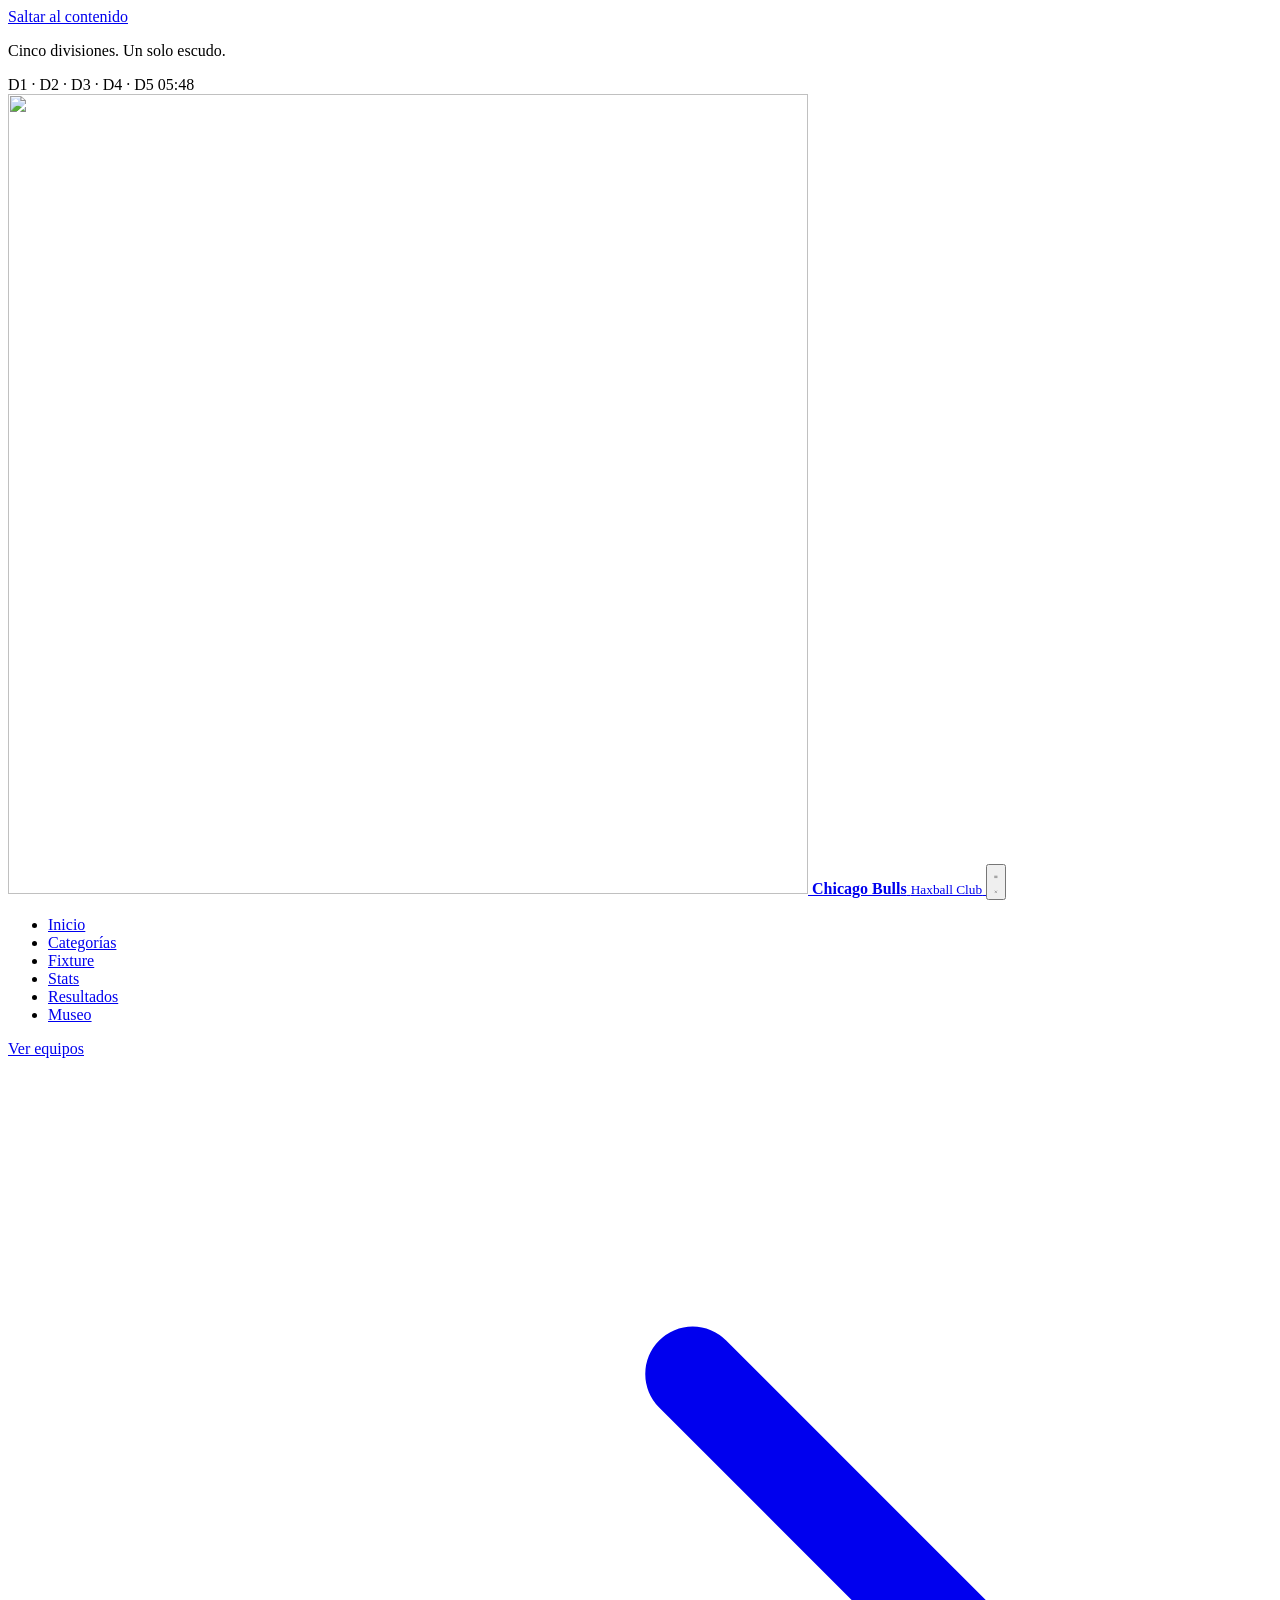
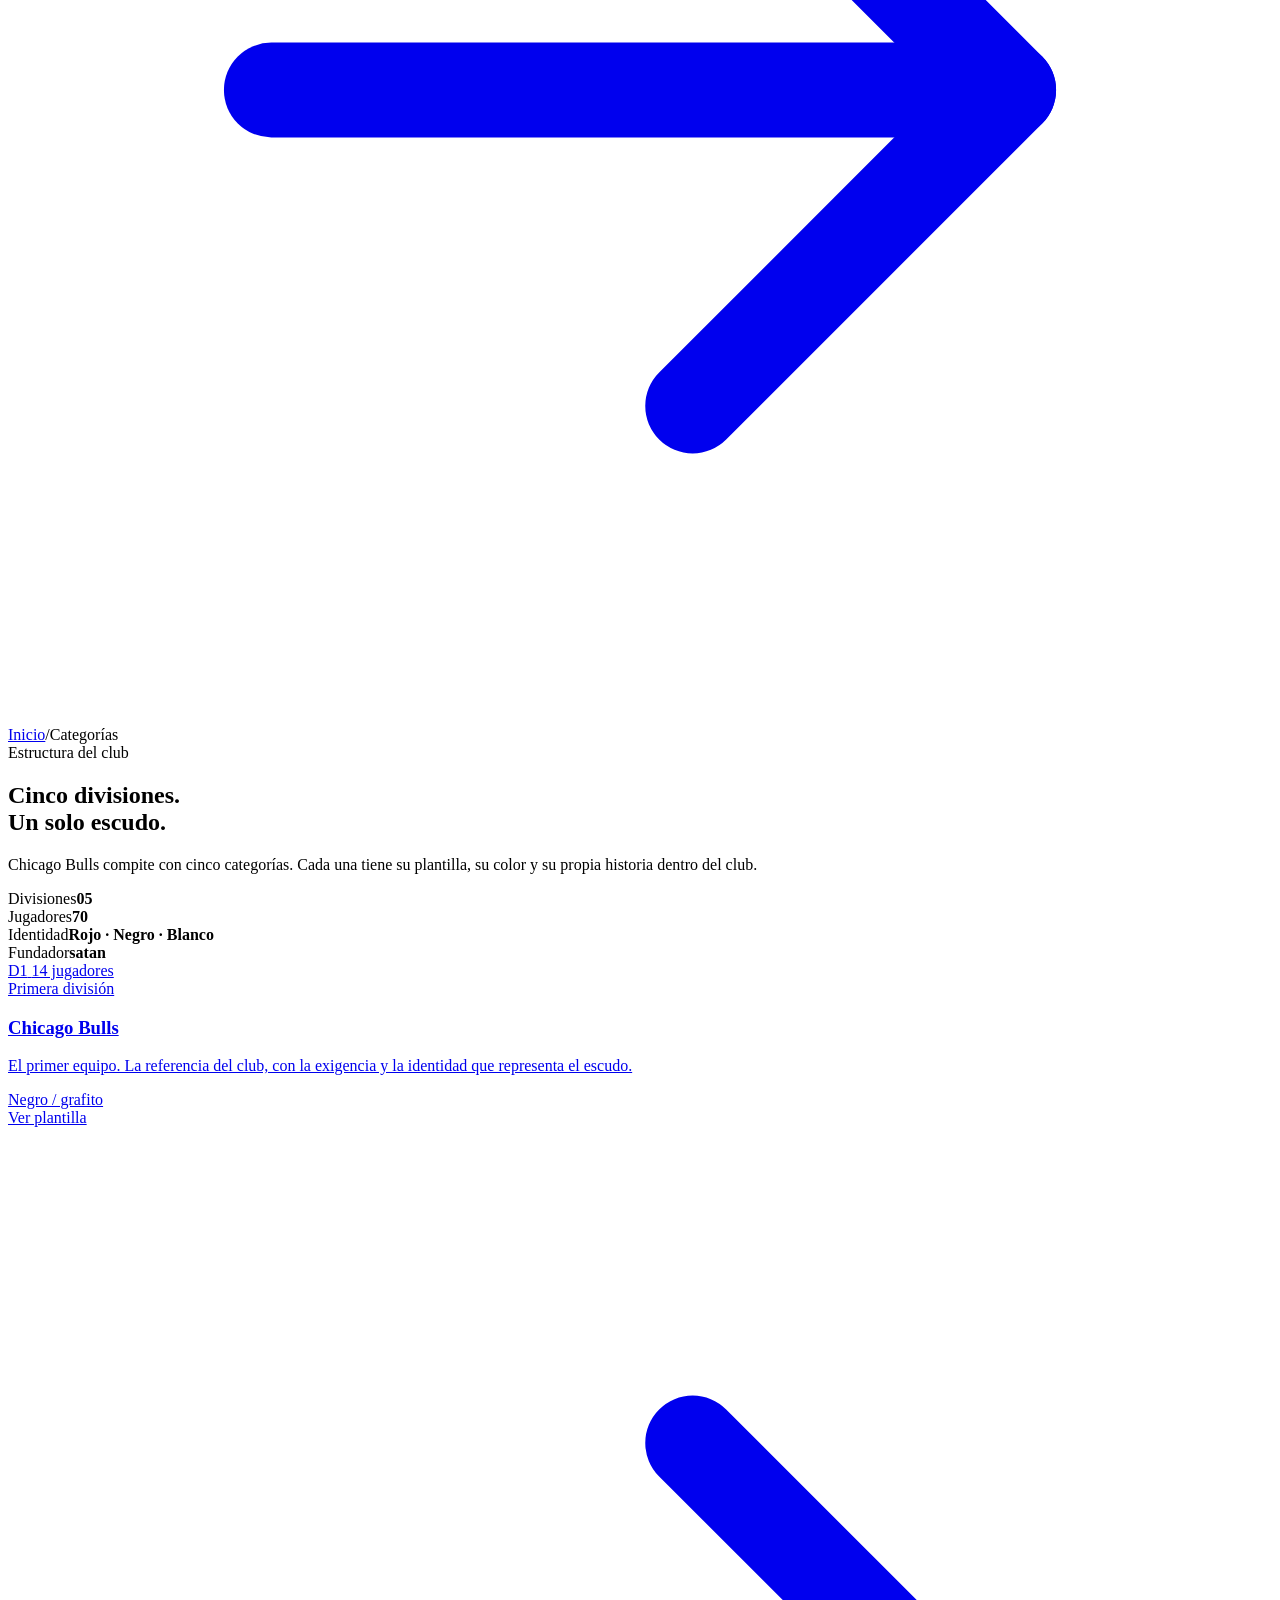
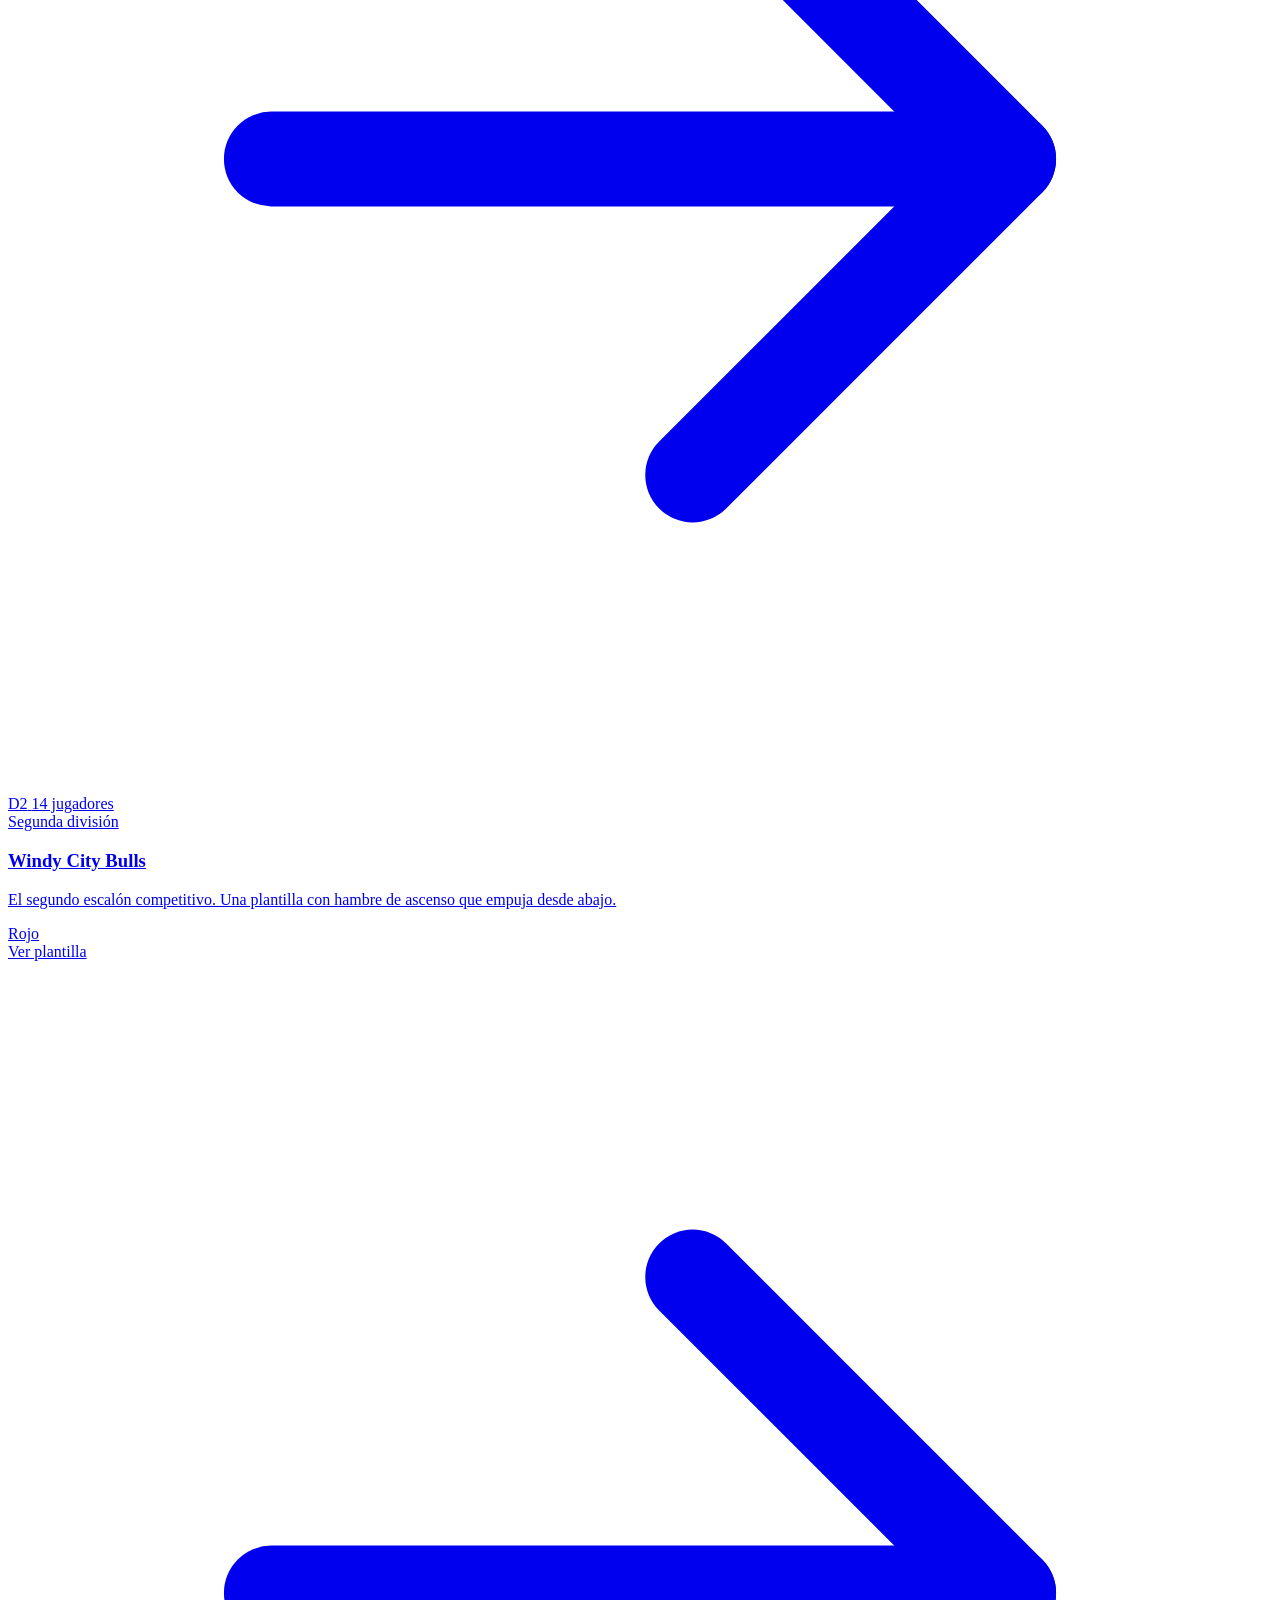
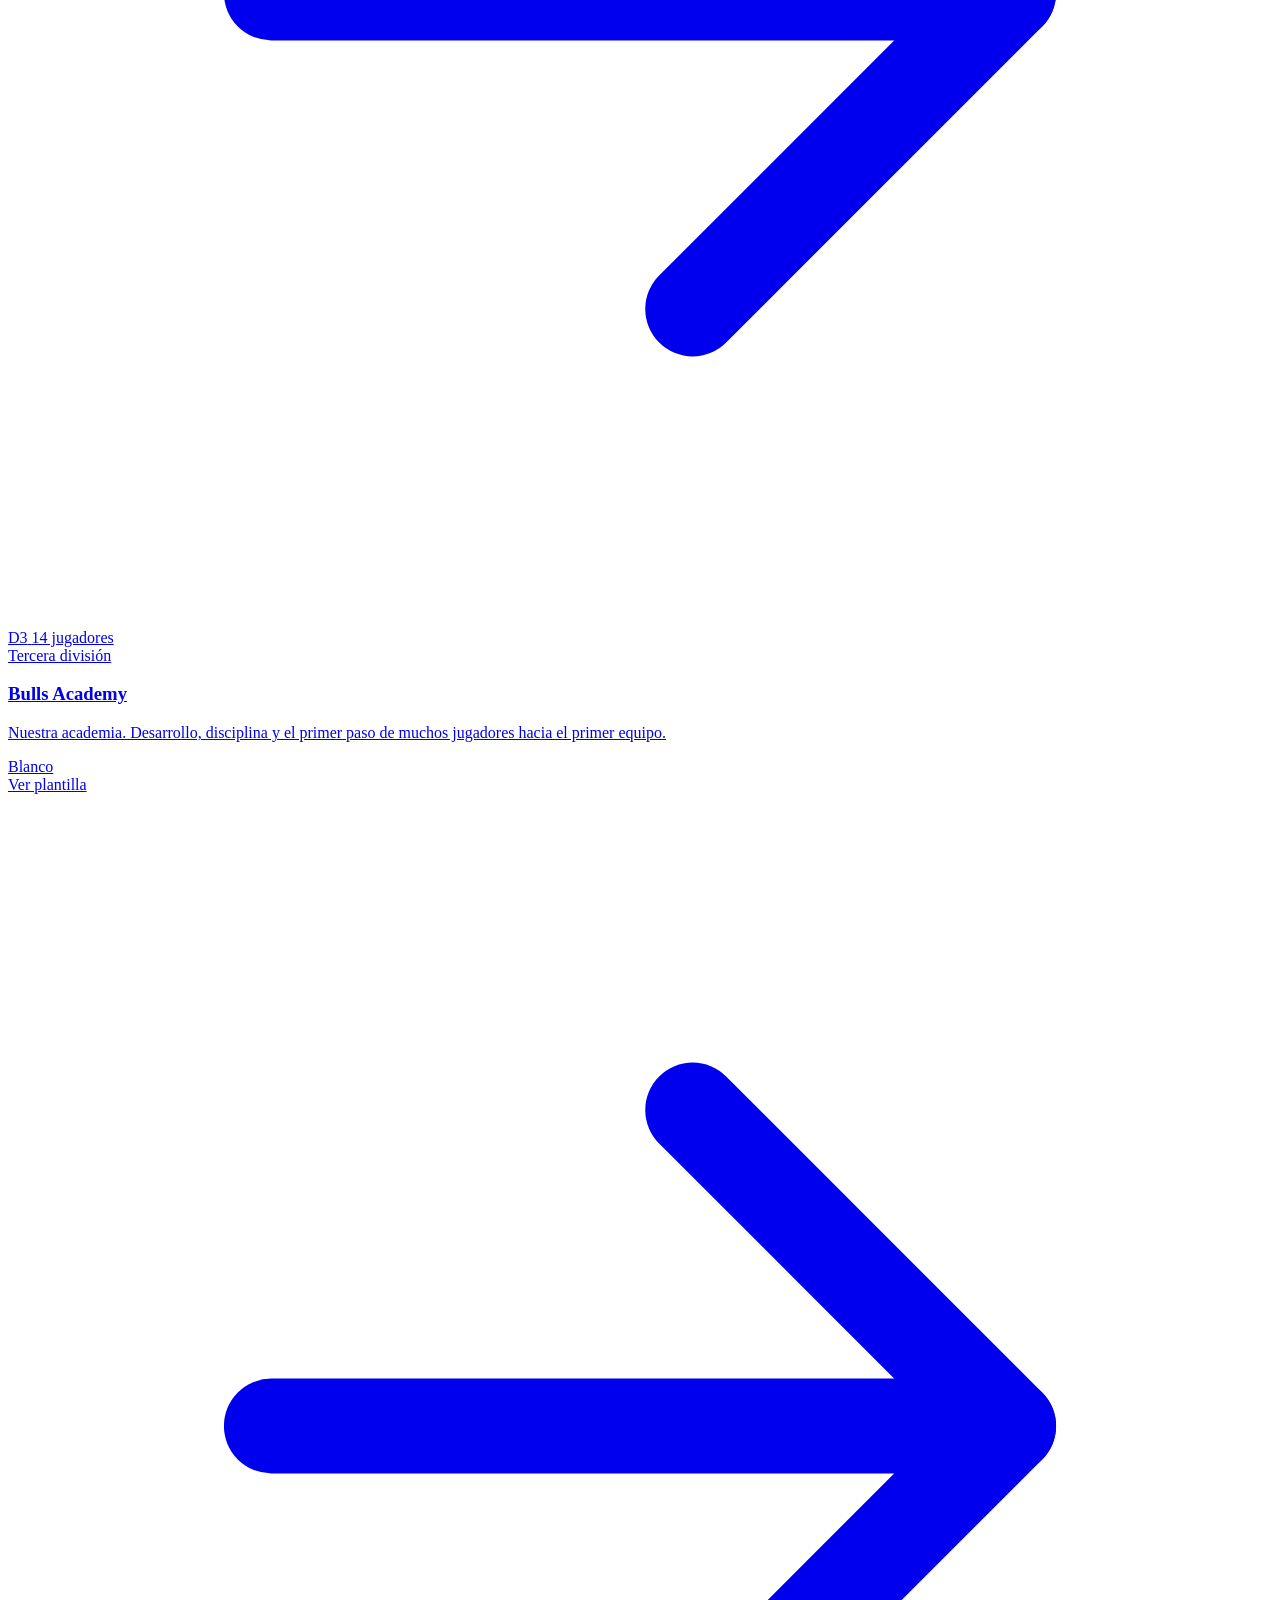
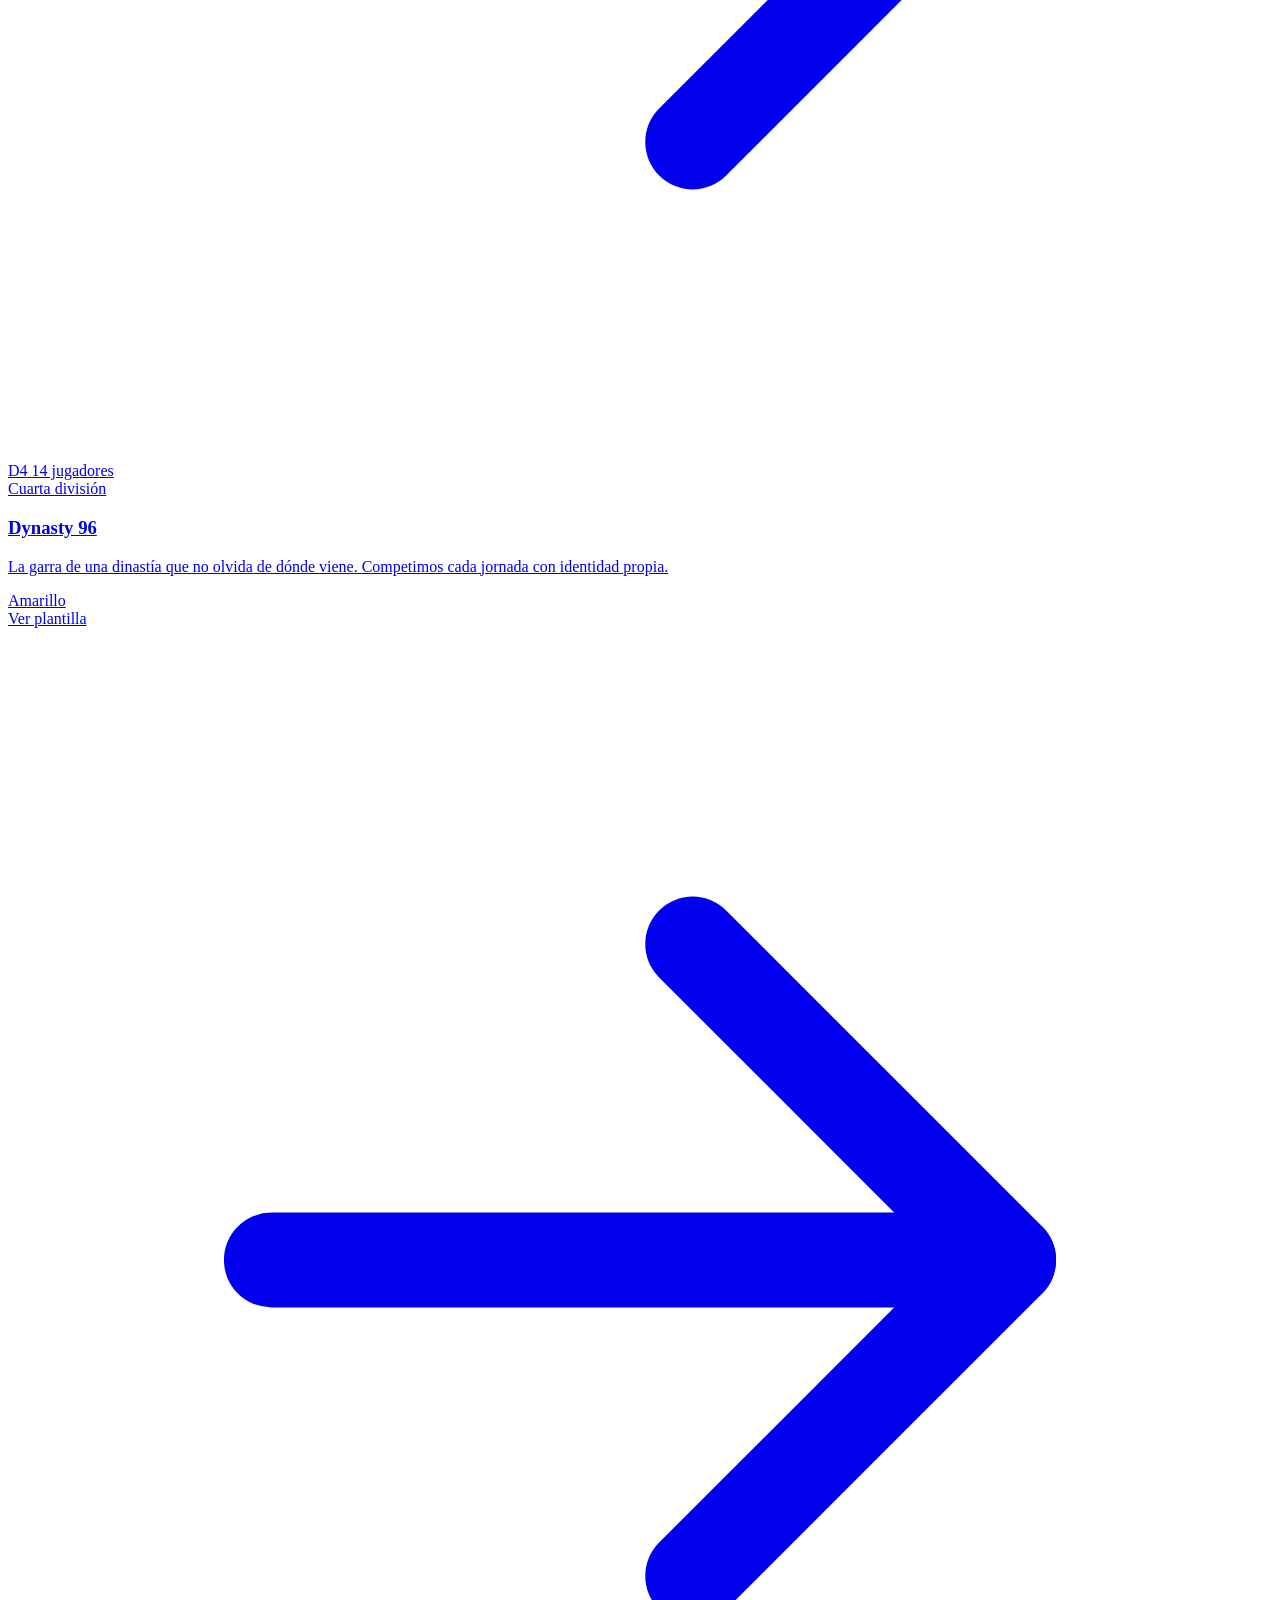
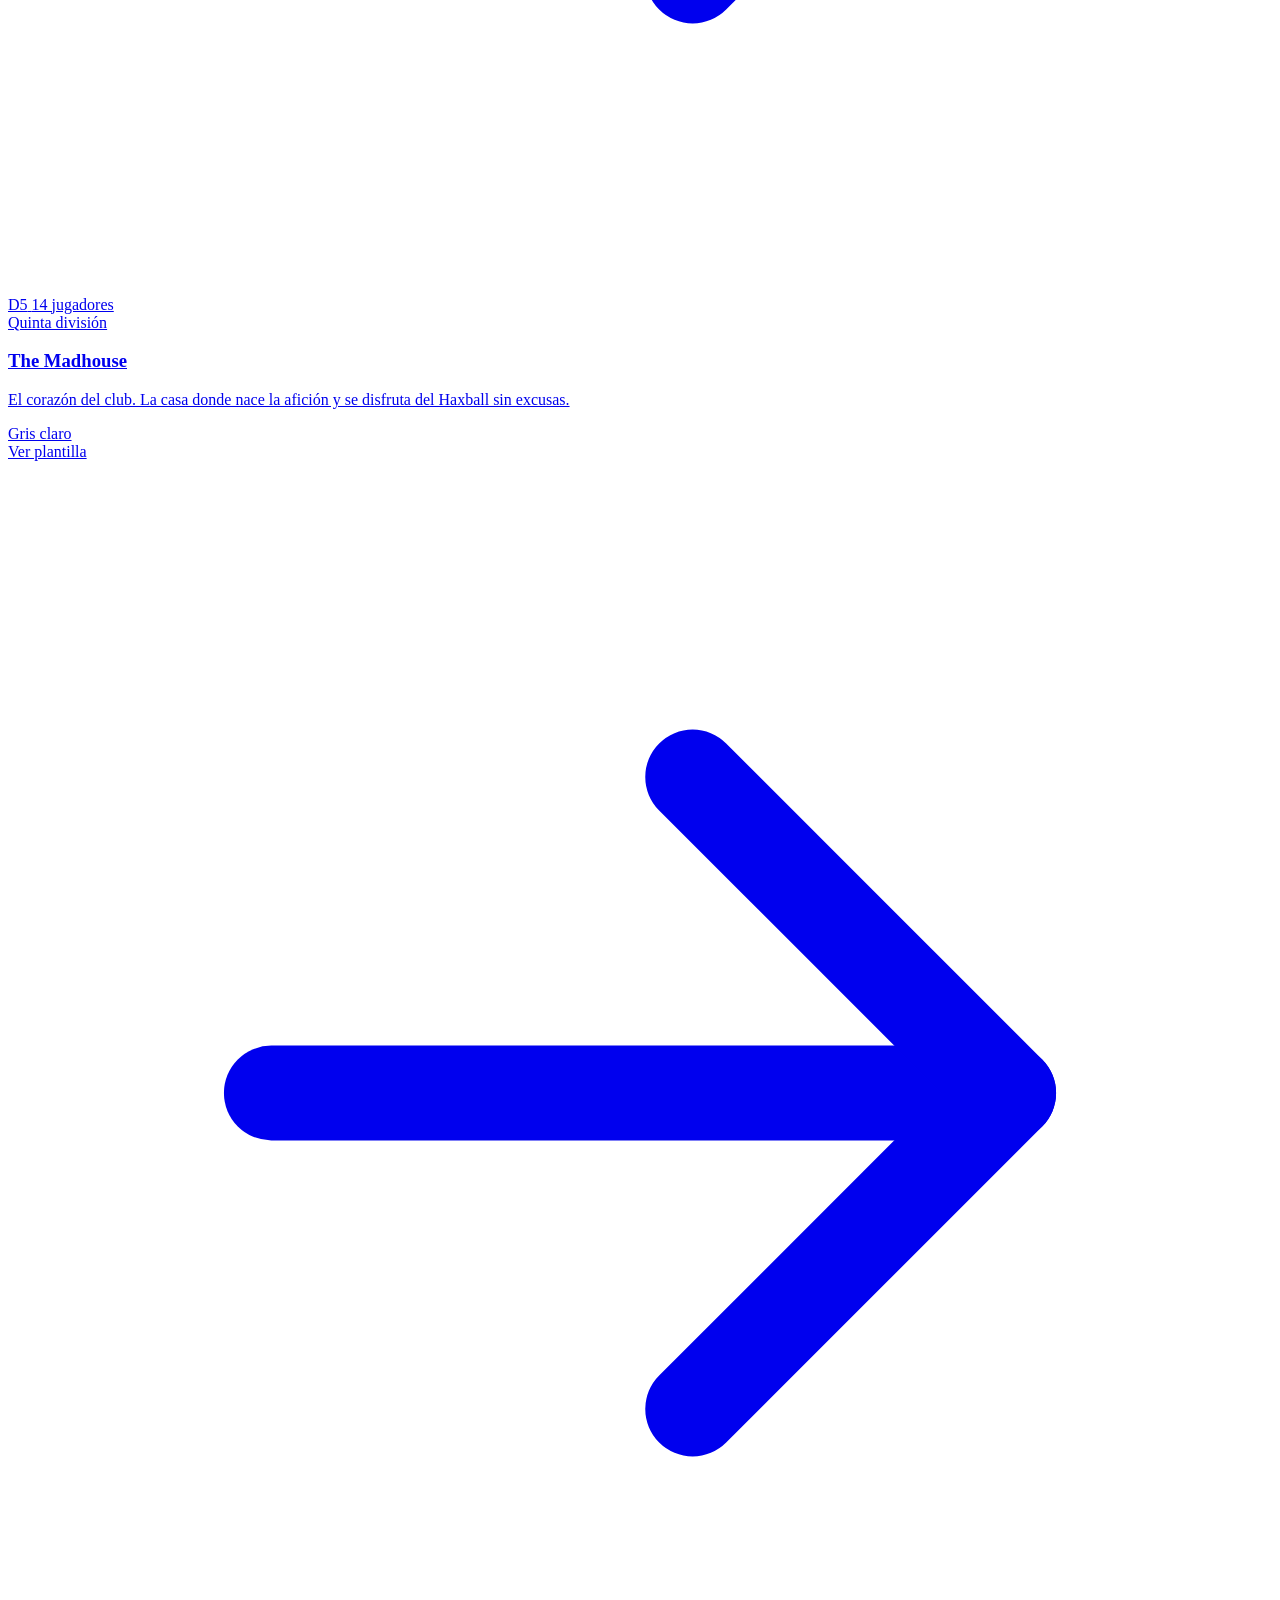
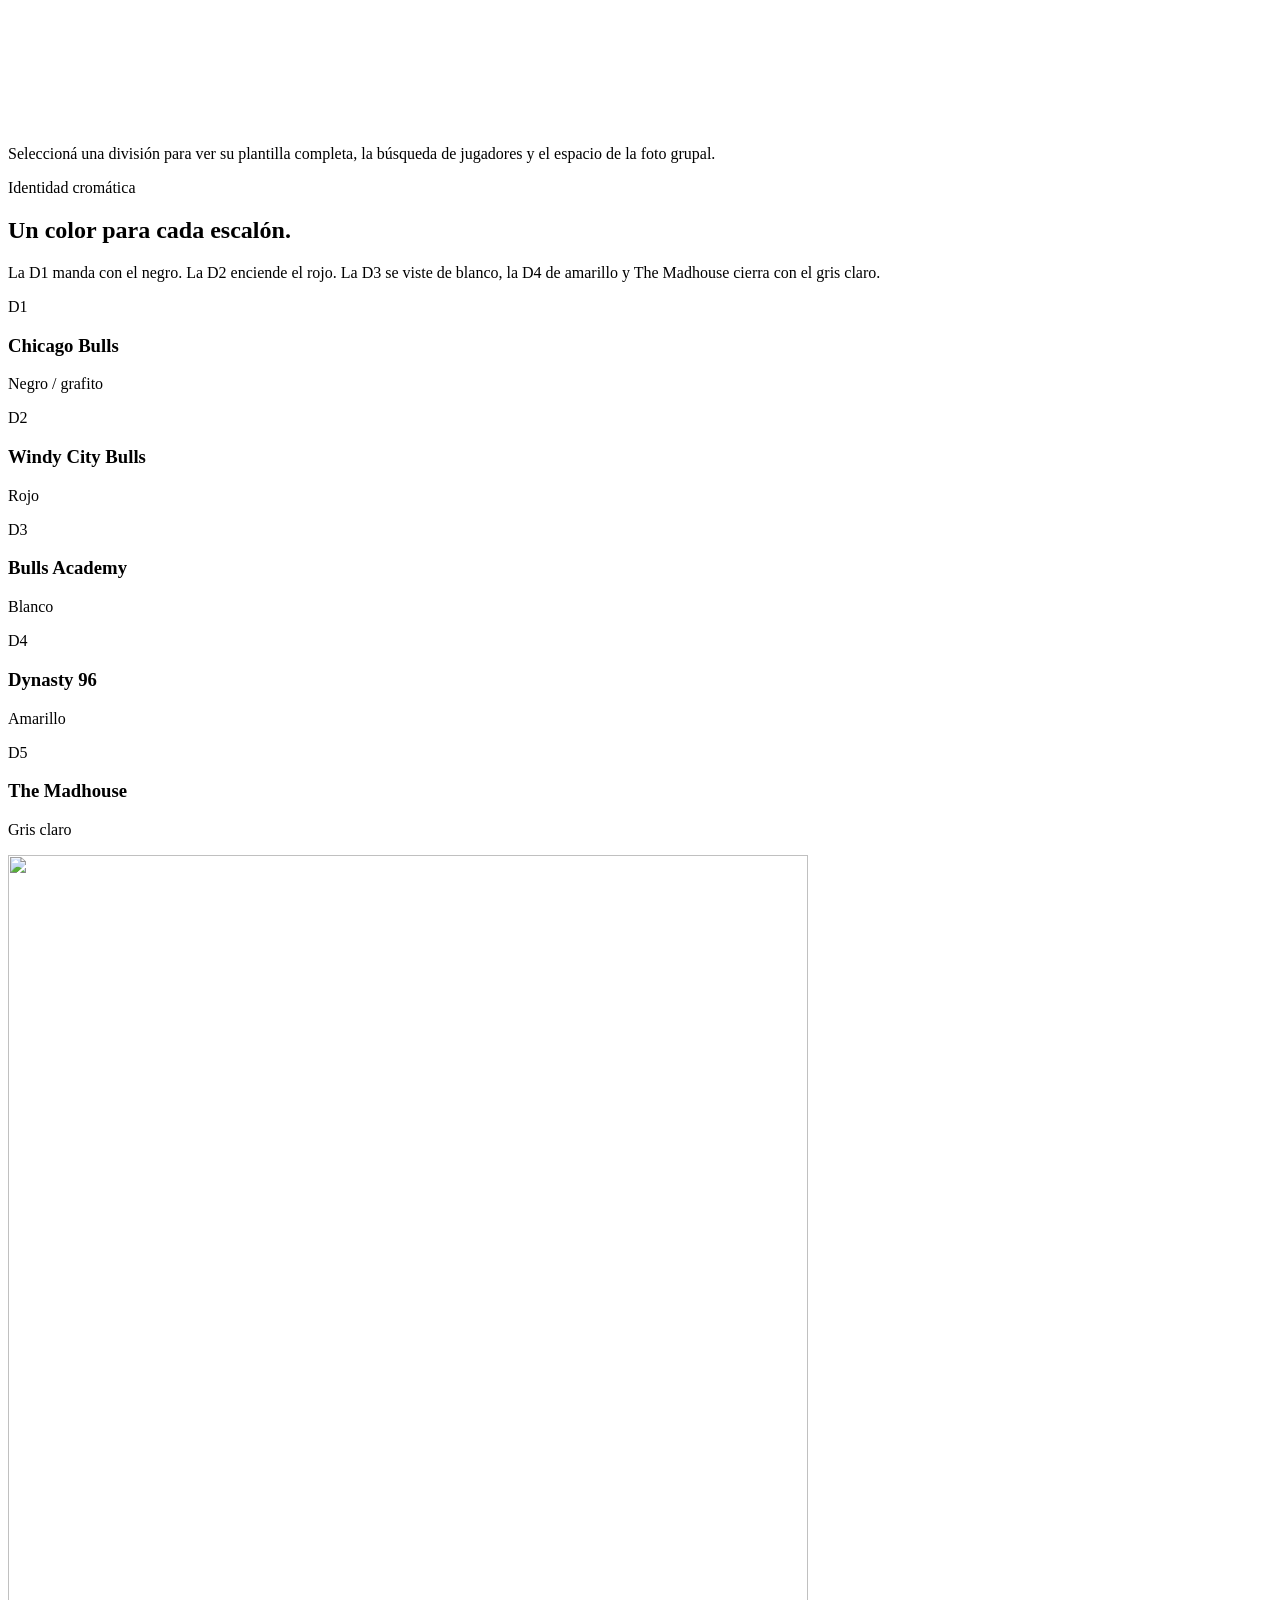
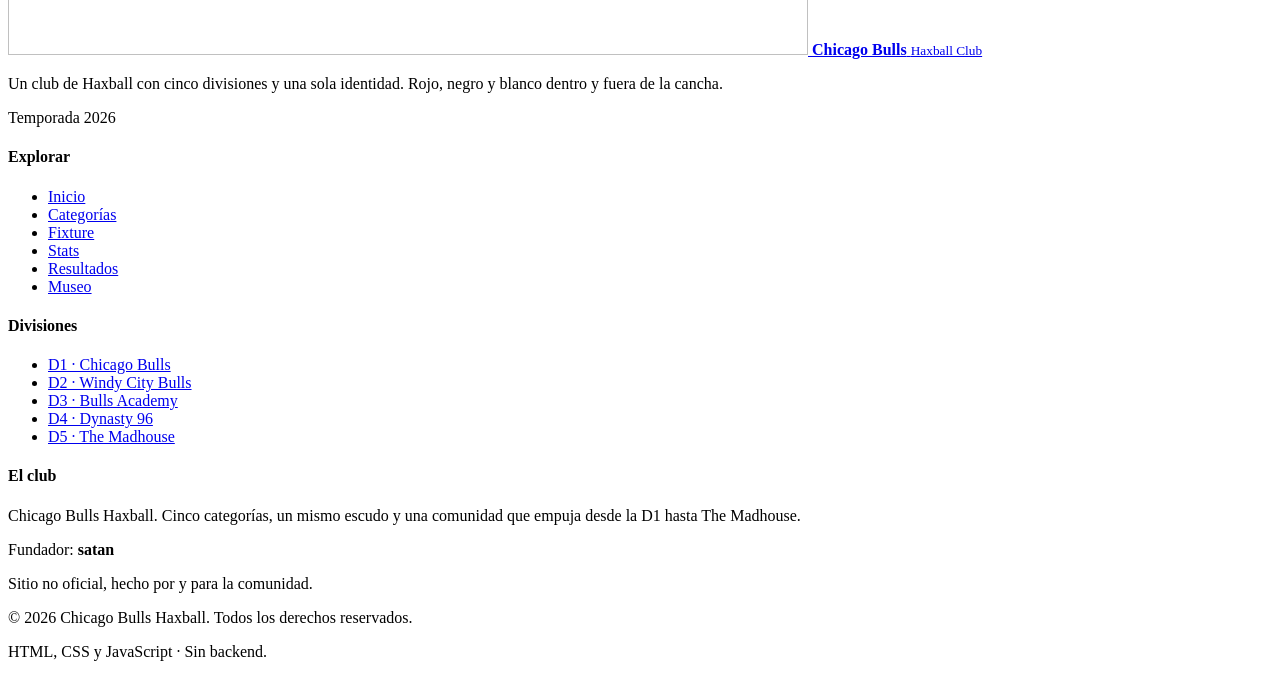
==== categorias.html @ c4fdcfa2 "Add files via upload" ====
<!DOCTYPE html>
<html lang="es">
<head>
  <meta charset="UTF-8">
  <meta name="viewport" content="width=device-width, initial-scale=1">
  <title>Categorías · Chicago Bulls Haxball</title>
  <meta name="description" content="Conocé las cinco divisiones de Chicago Bulls Haxball: D1 Chicago Bulls, D2 Windy City Bulls, D3 Bulls Academy, D4 Dynasty 96 y D5 The Madhouse.">
  <meta name="theme-color" content="#070709">
  <meta property="og:title" content="Categorías · Chicago Bulls Haxball">
  <meta property="og:description" content="Conocé las cinco divisiones de Chicago Bulls Haxball: D1 Chicago Bulls, D2 Windy City Bulls, D3 Bulls Academy, D4 Dynasty 96 y D5 The Madhouse.">
  <meta property="og:type" content="website">
  <meta property="og:image" content="img/logo.png">
  <link rel="icon" type="image/png" sizes="32x32" href="img/favicon-32.png">
  <link rel="icon" type="image/png" sizes="64x64" href="img/favicon-64.png">
  <link rel="apple-touch-icon" href="img/favicon-180.png">
  <link rel="preconnect" href="https://fonts.googleapis.com">
  <link rel="preconnect" href="https://fonts.gstatic.com" crossorigin>
  <link href="https://fonts.googleapis.com/css2?family=Barlow+Condensed:wght@500;600;700;800&family=Inter:wght@400;500;600;700&display=swap" rel="stylesheet">
  <link rel="stylesheet" href="css/base.css">
  <link rel="stylesheet" href="css/pages.css">
  <link rel="stylesheet" href="css/components.css">
  <link rel="stylesheet" href="css/responsive.css">
  <script>
    (function () {
      var root = document.documentElement;
      root.classList.add("js");
      try {
        if (sessionStorage.getItem("cb-loader-seen") === "1") root.classList.add("no-loader");
      } catch (error) {}
    })();
  </script>
  <noscript><style>.loader{display:none!important}.reveal{opacity:1!important;transform:none!important}</style></noscript>
</head>
<body class="page-categories">
<a class="skip-link" href="#main">Saltar al contenido</a>

<div class="loader" id="loader" aria-hidden="true">
  <div class="loader__inner">
    <div class="loader__mark">
      <img class="loader__logo" src="img/logo.png" alt="" width="800" height="800">
      <span class="smoke smoke--1"></span>
      <span class="smoke smoke--2"></span>
      <span class="smoke smoke--3"></span>
      <span class="smoke smoke--4"></span>
      <span class="smoke smoke--5"></span>
      <span class="smoke smoke--6"></span>
    </div>
    <p class="loader__title">Chicago Bulls</p>
    <p class="loader__sub">Haxball Club</p>
    <div class="loader__bar"><span></span></div>
  </div>
</div>

<div class="site">
  <header class="site-header">
    <div class="topbar">
      <div class="container topbar__inner">
        <p class="topbar__motto">Cinco divisiones. Un solo escudo.</p>
        <div class="topbar__meta">
          <span class="topbar__divisions">D1 · D2 · D3 · D4 · D5</span>
          <span class="topbar__clock">
            <span class="live-dot" aria-hidden="true"></span>
            <time data-clock>--:--</time>
          </span>
        </div>
      </div>
    </div>
    <div class="navbar">
      <div class="container navbar__inner">
        <a class="brand" href="index.html" aria-label="Chicago Bulls Haxball, inicio">
          <img class="brand__logo" src="img/logo.png" alt="" width="800" height="800">
          <span class="brand__text">
            <strong>Chicago Bulls</strong>
            <small>Haxball Club</small>
          </span>
        </a>
        <button class="nav-toggle" type="button" aria-expanded="false" aria-controls="primary-nav" aria-label="Abrir menú de navegación">
          <span class="icon-open"><svg viewBox="0 0 24 24" fill="none" stroke="currentColor" stroke-width="1.8" stroke-linecap="round" stroke-linejoin="round" aria-hidden="true"><path d="M4 7h16M4 12h16M4 17h16"/></svg></span>
          <span class="icon-close"><svg viewBox="0 0 24 24" fill="none" stroke="currentColor" stroke-width="1.8" stroke-linecap="round" stroke-linejoin="round" aria-hidden="true"><path d="m6 6 12 12M18 6 6 18"/></svg></span>
        </button>
        <nav class="nav" id="primary-nav" aria-label="Navegación principal">
          <ul class="nav__list">
            <li><a class="nav__link" href="index.html" data-nav="home">Inicio</a></li>
            <li><a class="nav__link" href="categorias.html" data-nav="categorias">Categorías</a></li>
            <li><a class="nav__link" href="fixture.html" data-nav="fixture">Fixture</a></li>
            <li><a class="nav__link" href="stats.html" data-nav="stats">Stats</a></li>
            <li><a class="nav__link" href="resultados.html" data-nav="resultados">Resultados</a></li>
            <li><a class="nav__link" href="museo.html" data-nav="museo">Museo</a></li>
          </ul>
          <a class="btn btn--primary btn--sm nav__cta" href="categorias.html">Ver equipos <svg viewBox="0 0 24 24" fill="none" stroke="currentColor" stroke-width="1.8" stroke-linecap="round" stroke-linejoin="round" aria-hidden="true"><path d="M5 12h14"/><path d="m13 6 6 6-6 6"/></svg></a>
        </nav>
      </div>
    </div>
  </header>

  <main id="main">

  <section class="page-hero">
    <div class="container">
      <nav class="breadcrumbs" aria-label="Miga de pan">
        <a href="index.html">Inicio</a><span aria-hidden="true">/</span><span aria-current="page">Categorías</span>
      </nav>
      <span class="eyebrow">Estructura del club</span>
      <h1>Cinco divisiones.<br><span class="text-red">Un solo escudo.</span></h1>
      <p>Chicago Bulls compite con cinco categorías. Cada una tiene su plantilla, su color y su propia historia dentro del club.</p>
      <div class="page-hero__meta">
        <div><span>Divisiones</span><strong>05</strong></div>
        <div><span>Jugadores</span><strong data-total-players>58</strong></div>
        <div><span>Identidad</span><strong>Rojo · Negro · Blanco</strong></div>
        <div><span>Fundador</span><strong data-founder>satan</strong></div>
      </div>
    </div>
  </section>

  <section class="section">
    <div class="container">
      <div class="division-grid" data-divisions></div>
      <p class="page-note">Seleccioná una división para ver su plantilla completa, la búsqueda de jugadores y el espacio de la foto grupal.</p>
    </div>
  </section>

  <section class="section section--tight">
    <div class="container">
      <div class="section-head reveal">
        <div>
          <span class="eyebrow">Identidad cromática</span>
          <h2>Un color para cada escalón.</h2>
        </div>
        <div>
          <p>La D1 manda con el negro. La D2 enciende el rojo. La D3 se viste de blanco, la D4 de amarillo y The Madhouse cierra con el gris claro.</p>
        </div>
      </div>
      <div class="color-grid" data-color-grid></div>
    </div>
  </section>

  </main>

  <footer class="site-footer">
    <div class="container">
      <div class="footer__top">
        <div class="footer__brand">
          <a class="brand" href="index.html" aria-label="Chicago Bulls Haxball, inicio">
            <img class="brand__logo" src="img/logo.png" alt="" width="800" height="800">
            <span class="brand__text">
              <strong>Chicago Bulls</strong>
              <small>Haxball Club</small>
            </span>
          </a>
          <p>Un club de Haxball con cinco divisiones y una sola identidad. Rojo, negro y blanco dentro y fuera de la cancha.</p>
          <span class="badge">Temporada 2026</span>
        </div>
        <div class="footer__col">
          <h4>Explorar</h4>
          <ul>
            <li><a href="index.html">Inicio</a></li>
            <li><a href="categorias.html">Categorías</a></li>
            <li><a href="fixture.html">Fixture</a></li>
            <li><a href="stats.html">Stats</a></li>
            <li><a href="resultados.html">Resultados</a></li>
            <li><a href="museo.html">Museo</a></li>
          </ul>
        </div>
        <div class="footer__col">
          <h4>Divisiones</h4>
          <ul>
            <li><a href="d1.html">D1 · Chicago Bulls</a></li>
            <li><a href="d2.html">D2 · Windy City Bulls</a></li>
            <li><a href="d3.html">D3 · Bulls Academy</a></li>
            <li><a href="d4.html">D4 · Dynasty 96</a></li>
            <li><a href="d5.html">D5 · The Madhouse</a></li>
          </ul>
        </div>
        <div class="footer__col">
          <h4>El club</h4>
          <p>Chicago Bulls Haxball. Cinco categorías, un mismo escudo y una comunidad que empuja desde la D1 hasta The Madhouse.</p>
          <p>Fundador: <strong data-founder>satan</strong></p>
          <p>Sitio no oficial, hecho por y para la comunidad.</p>
        </div>
      </div>
      <div class="footer__bottom">
        <p>© <span data-year>2026</span> Chicago Bulls Haxball. Todos los derechos reservados.</p>
        <p>HTML, CSS y JavaScript · Sin backend.</p>
      </div>
    </div>
  </footer>
</div>

  <script src="js/data.js" defer></script>
  <script src="js/app.js" defer></script>
</body>
</html>
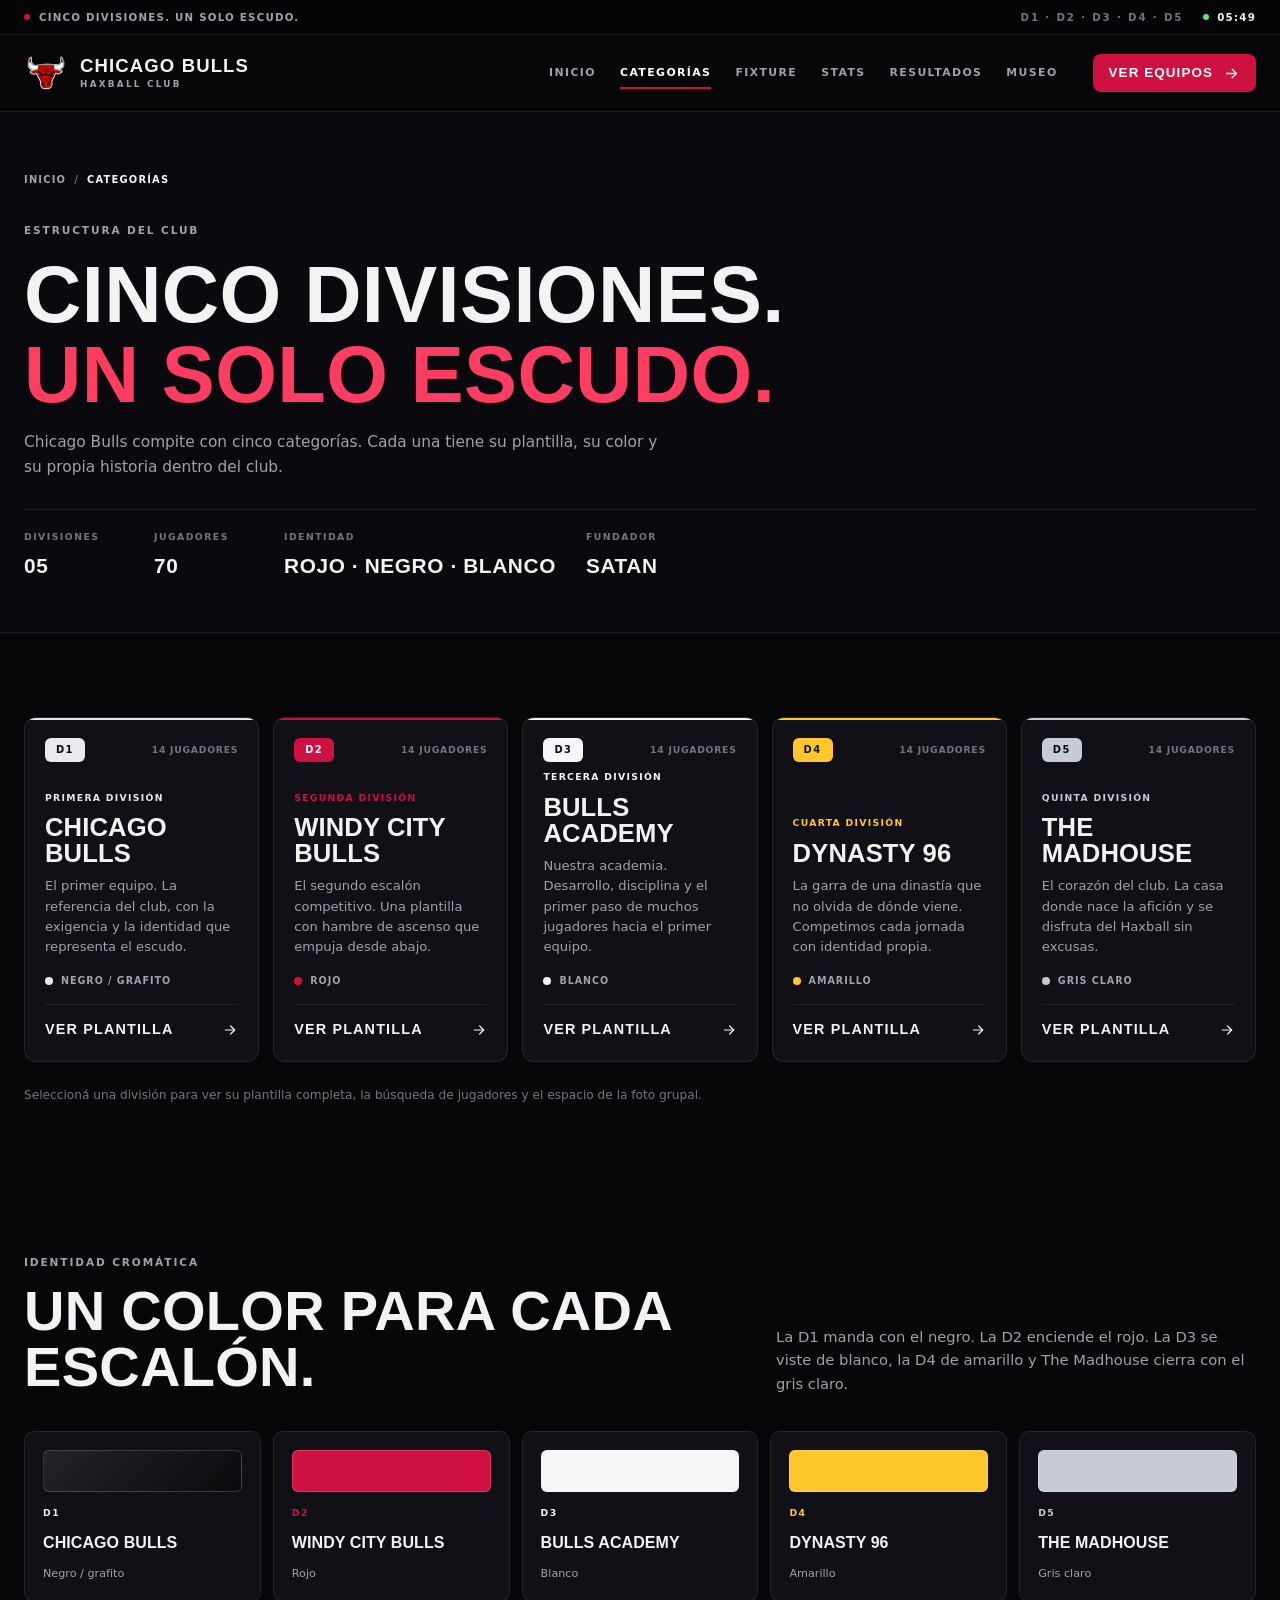
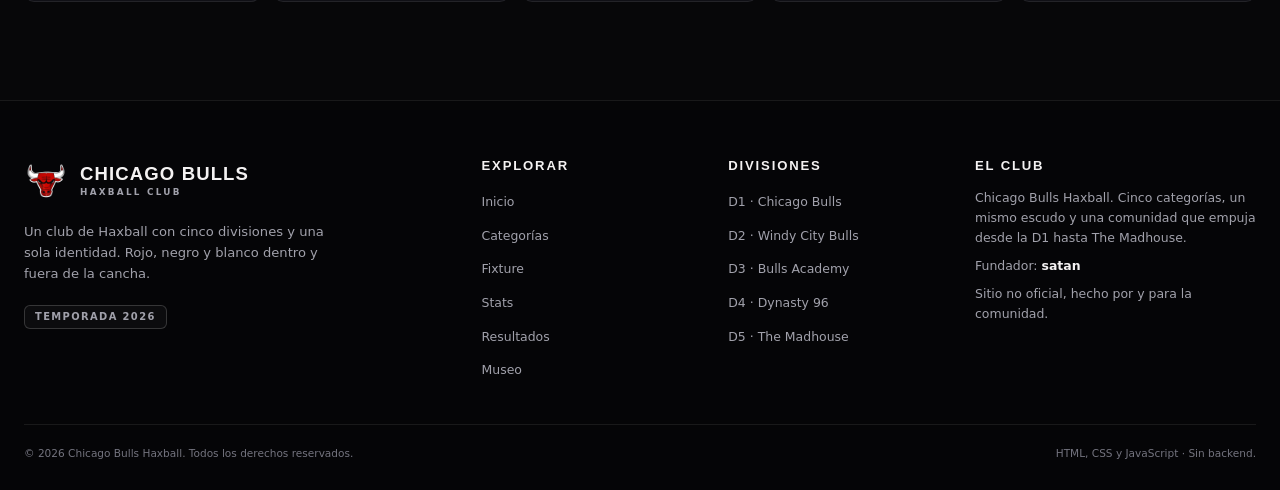
==== commit 49fc0ab5: "Add files via upload" ====
--- a/categorias.html
+++ b/categorias.html
@@ -105,7 +105,7 @@
       <p>Chicago Bulls compite con cinco categorías. Cada una tiene su plantilla, su color y su propia historia dentro del club.</p>
       <div class="page-hero__meta">
         <div><span>Divisiones</span><strong>05</strong></div>
-        <div><span>Jugadores</span><strong data-total-players>58</strong></div>
+        <div><span>Jugadores</span><strong data-total-players>70</strong></div>
         <div><span>Identidad</span><strong>Rojo · Negro · Blanco</strong></div>
         <div><span>Fundador</span><strong data-founder>satan</strong></div>
       </div>
--- a/css/base.css
+++ b/css/base.css
@@ -0,0 +1,552 @@
+/* =========================================================
+   CHICAGO BULLS · HAXBALL CLUB
+   base.css · Tokens, reset, utilidades, loader, header y footer
+   ========================================================= */
+
+/* ---------- 01. Tokens ---------- */
+:root {
+  --bg: #070709;
+  --bg-soft: #0a0a0e;
+  --surface: #101016;
+  --surface-2: #15151c;
+  --surface-3: #1b1b23;
+  --line: rgba(255, 255, 255, 0.08);
+  --line-soft: rgba(255, 255, 255, 0.045);
+  --line-strong: rgba(255, 255, 255, 0.17);
+  --text: #f4f2f2;
+  --muted: #a1a1ab;
+  --muted-2: #74747f;
+  --red: #ce1141;
+  --red-bright: #ff3d63;
+  --red-dark: #7d0a26;
+  --white: #ffffff;
+  --green: #5fe08f;
+  --font-display: "Barlow Condensed", "Arial Narrow", Impact, sans-serif;
+  --font-body: "Inter", system-ui, -apple-system, "Segoe UI", sans-serif;
+  --container: 1240px;
+  --radius: 12px;
+  --ease: cubic-bezier(0.22, 0.61, 0.36, 1);
+}
+
+/* ---------- 02. Reset ---------- */
+*,
+*::before,
+*::after { box-sizing: border-box; }
+
+html {
+  scroll-behavior: smooth;
+  scroll-padding-top: 130px;
+}
+
+body {
+  margin: 0;
+  min-height: 100vh;
+  overflow-x: hidden;
+  background: var(--bg);
+  color: var(--text);
+  font-family: var(--font-body);
+  font-size: 16px;
+  line-height: 1.6;
+  -webkit-font-smoothing: antialiased;
+  text-rendering: optimizeLegibility;
+}
+
+img { display: block; max-width: 100%; }
+a { color: inherit; text-decoration: none; }
+button, input, select, textarea { font: inherit; color: inherit; }
+button { border: 0; background: none; }
+ul, ol { margin: 0; padding: 0; list-style: none; }
+figure, blockquote, p { margin: 0; }
+svg { display: block; }
+
+h1, h2, h3, h4 {
+  margin: 0;
+  font-family: var(--font-display);
+  font-weight: 800;
+  line-height: 1;
+  letter-spacing: 0.005em;
+  text-transform: uppercase;
+}
+
+::selection { background: var(--red); color: #fff; }
+:focus-visible { outline: 2px solid var(--red-bright); outline-offset: 3px; }
+
+::-webkit-scrollbar { width: 10px; height: 10px; }
+::-webkit-scrollbar-track { background: #08080a; }
+::-webkit-scrollbar-thumb { background: #292931; border: 2px solid #08080a; border-radius: 99px; }
+::-webkit-scrollbar-thumb:hover { background: #3a3a45; }
+
+/* ---------- 03. Utilidades ---------- */
+.container {
+  width: min(var(--container), calc(100% - 48px));
+  margin-inline: auto;
+}
+
+.section { position: relative; padding: 84px 0; }
+.section--tight { padding: 58px 0; }
+
+.section-head {
+  display: flex;
+  align-items: flex-end;
+  justify-content: space-between;
+  gap: 32px;
+  margin-bottom: 36px;
+}
+
+.section-head > div { max-width: 720px; }
+.section-head h2 { margin-top: 10px; font-size: clamp(2.1rem, 4.4vw, 3.5rem); }
+.section-head p { max-width: 480px; margin-top: 10px; color: var(--muted); font-size: 0.92rem; }
+.section-head .text-link { margin-top: 14px; }
+
+.eyebrow {
+  display: inline-flex;
+  align-items: center;
+  gap: 10px;
+  color: var(--muted);
+  font-size: 0.66rem;
+  font-weight: 700;
+  letter-spacing: 0.18em;
+  text-transform: uppercase;
+}
+
+.eyebrow--plain::before { display: none; }
+.text-red { color: var(--red-bright); }
+.muted { color: var(--muted); }
+
+.text-link {
+  display: inline-flex;
+  align-items: center;
+  gap: 8px;
+  color: var(--text);
+  font-family: var(--font-display);
+  font-size: 0.92rem;
+  font-weight: 700;
+  letter-spacing: 0.08em;
+  text-transform: uppercase;
+  white-space: nowrap;
+  transition: color 0.2s;
+}
+
+.text-link svg { width: 16px; height: 16px; transition: transform 0.25s var(--ease); }
+.text-link:hover { color: var(--red-bright); }
+.text-link:hover svg { transform: translateX(4px); }
+
+.skip-link {
+  position: fixed;
+  top: 12px;
+  left: 12px;
+  z-index: 3000;
+  padding: 10px 18px;
+  border-radius: 8px;
+  background: var(--red);
+  color: #fff;
+  font-size: 0.8rem;
+  font-weight: 700;
+  transform: translateY(-160%);
+  transition: transform 0.2s;
+}
+.skip-link:focus { transform: translateY(0); }
+
+.sr-only {
+  position: absolute;
+  width: 1px;
+  height: 1px;
+  padding: 0;
+  margin: -1px;
+  overflow: hidden;
+  clip: rect(0, 0, 0, 0);
+  white-space: nowrap;
+  border: 0;
+}
+
+.page-note {
+  margin-top: 24px;
+  color: var(--muted-2);
+  font-size: 0.76rem;
+}
+
+/* ---------- 04. Botones y badges ---------- */
+.btn {
+  display: inline-flex;
+  align-items: center;
+  justify-content: center;
+  gap: 10px;
+  min-height: 46px;
+  padding: 0 20px;
+  border: 1px solid transparent;
+  border-radius: 8px;
+  font-family: var(--font-display);
+  font-size: 0.98rem;
+  font-weight: 700;
+  letter-spacing: 0.08em;
+  line-height: 1;
+  text-transform: uppercase;
+  cursor: pointer;
+  transition: background 0.2s, border-color 0.2s, color 0.2s;
+}
+.btn svg { width: 17px; height: 17px; flex-shrink: 0; }
+.btn--primary { background: var(--red); color: #fff; }
+.btn--primary:hover { background: #b60f3a; }
+.btn--ghost { border-color: var(--line-strong); color: var(--text); }
+.btn--ghost:hover { border-color: var(--red); background: rgba(206, 17, 65, 0.1); }
+.btn--light { background: var(--white); color: #0a0a0c; }
+.btn--light:hover { background: #e9e9ee; }
+.btn--sm { min-height: 38px; padding: 0 15px; font-size: 0.84rem; }
+
+.badge {
+  display: inline-flex;
+  align-items: center;
+  gap: 6px;
+  padding: 5px 10px;
+  border: 1px solid var(--line-strong);
+  border-radius: 6px;
+  background: rgba(255, 255, 255, 0.03);
+  color: var(--muted);
+  font-size: 0.62rem;
+  font-weight: 700;
+  letter-spacing: 0.14em;
+  line-height: 1.2;
+  text-transform: uppercase;
+  white-space: nowrap;
+}
+.badge--accent {
+  border-color: transparent;
+  background: var(--accent, var(--red));
+  color: var(--accent-ink, #fff);
+}
+.badge--red { border-color: rgba(206, 17, 65, 0.4); background: rgba(206, 17, 65, 0.15); color: #ff7b96; }
+
+.div-badge {
+  display: inline-flex;
+  align-items: center;
+  gap: 6px;
+  color: var(--accent, var(--text));
+  font-family: var(--font-display);
+  font-size: 0.76rem;
+  font-weight: 700;
+  letter-spacing: 0.1em;
+  line-height: 1;
+}
+.div-badge::before {
+  content: "";
+  width: 6px;
+  height: 6px;
+  border-radius: 50%;
+  background: var(--accent, var(--red));
+}
+
+/* Tonos por división */
+.tone-d1 { --accent: #e9e9ef; --accent-ink: #0a0a0d; --accent-soft: rgba(233, 233, 239, 0.11); }
+.tone-d2 { --accent: #ce1141; --accent-ink: #ffffff; --accent-soft: rgba(206, 17, 65, 0.16); }
+.tone-d3 { --accent: #f7f7f9; --accent-ink: #0a0a0d; --accent-soft: rgba(247, 247, 249, 0.11); }
+.tone-d4 { --accent: #ffc72c; --accent-ink: #141004; --accent-soft: rgba(255, 199, 44, 0.14); }
+.tone-d5 { --accent: #c6cbd4; --accent-ink: #0a0a0d; --accent-soft: rgba(198, 203, 212, 0.14); }
+
+/* ---------- 05. Loader ---------- */
+.loader {
+  position: fixed;
+  inset: 0;
+  z-index: 2000;
+  display: grid;
+  place-items: center;
+  padding: 24px;
+  background: #060608;
+  transition: opacity 0.6s var(--ease), visibility 0.6s;
+}
+.loader.is-hidden { opacity: 0; visibility: hidden; }
+.no-loader .loader { display: none !important; }
+
+.loader__inner {
+  position: relative;
+  display: flex;
+  flex-direction: column;
+  align-items: center;
+  text-align: center;
+}
+
+.loader__mark {
+  position: relative;
+  width: 210px;
+  height: 210px;
+  margin-bottom: 30px;
+  display: grid;
+  place-items: center;
+}
+.loader__logo {
+  position: relative;
+  z-index: 2;
+  width: 176px;
+  height: 176px;
+  object-fit: contain;
+  animation: bull-loader 2.4s ease-in-out infinite;
+}
+
+.smoke {
+  position: absolute;
+  z-index: 3;
+  bottom: 24%;
+  width: 30px;
+  height: 30px;
+  border-radius: 50%;
+  background: radial-gradient(circle at 36% 36%, rgba(255, 255, 255, 0.72), rgba(205, 205, 214, 0.2) 54%, transparent 72%);
+  filter: blur(6px);
+  opacity: 0;
+  pointer-events: none;
+  animation: smoke-rise 2.5s ease-out infinite;
+}
+.smoke--1 { left: 36%; animation-delay: 0s; }
+.smoke--2 { left: 53%; animation-delay: 0.32s; }
+.smoke--3 { left: 41%; animation-delay: 0.68s; width: 38px; height: 38px; }
+.smoke--4 { left: 57%; animation-delay: 0.94s; width: 24px; height: 24px; }
+.smoke--5 { left: 34%; animation-delay: 1.28s; width: 34px; height: 34px; }
+.smoke--6 { left: 50%; animation-delay: 1.64s; width: 26px; height: 26px; }
+
+.loader__title {
+  font-family: var(--font-display);
+  font-size: 1.65rem;
+  font-weight: 800;
+  letter-spacing: 0.16em;
+  line-height: 1;
+  text-transform: uppercase;
+}
+.loader__sub {
+  margin-top: 8px;
+  color: var(--muted-2);
+  font-size: 0.6rem;
+  font-weight: 600;
+  letter-spacing: 0.32em;
+  text-transform: uppercase;
+}
+.loader__bar {
+  width: 190px;
+  height: 3px;
+  margin-top: 26px;
+  overflow: hidden;
+  border-radius: 99px;
+  background: rgba(255, 255, 255, 0.09);
+}
+.loader__bar span {
+  display: block;
+  width: 100%;
+  height: 100%;
+  border-radius: inherit;
+  background: var(--red);
+  transform-origin: left;
+  animation: loader-bar 1.55s var(--ease) forwards;
+}
+
+/* ---------- 06. Header ---------- */
+.site-header {
+  position: sticky;
+  top: 0;
+  z-index: 100;
+  background: var(--bg);
+}
+
+.topbar {
+  border-bottom: 1px solid var(--line);
+  background: #050507;
+  color: var(--muted);
+  font-size: 0.64rem;
+  font-weight: 600;
+  letter-spacing: 0.12em;
+  text-transform: uppercase;
+}
+.topbar__inner {
+  display: flex;
+  align-items: center;
+  justify-content: space-between;
+  gap: 18px;
+  height: 34px;
+}
+.topbar__motto { display: flex; align-items: center; gap: 9px; margin: 0; }
+.topbar__motto::before {
+  content: "";
+  width: 6px;
+  height: 6px;
+  border-radius: 50%;
+  background: var(--red);
+}
+.topbar__meta { display: flex; align-items: center; gap: 20px; }
+.topbar__divisions { color: var(--muted-2); letter-spacing: 0.18em; }
+.topbar__clock { display: inline-flex; align-items: center; gap: 8px; color: var(--text); font-variant-numeric: tabular-nums; }
+
+.live-dot {
+  width: 6px;
+  height: 6px;
+  border-radius: 50%;
+  background: var(--green);
+}
+
+.navbar {
+  border-bottom: 1px solid var(--line);
+  background: var(--bg);
+}
+.navbar__inner {
+  position: relative;
+  display: flex;
+  align-items: center;
+  justify-content: space-between;
+  gap: 24px;
+  height: 76px;
+}
+
+.brand { display: flex; align-items: center; gap: 12px; flex-shrink: 0; }
+.brand__logo {
+  width: 44px;
+  height: 44px;
+  object-fit: contain;
+}
+.navbar .brand__logo { animation: logo-spin 12s var(--ease) infinite; }
+.brand__text { display: flex; flex-direction: column; line-height: 1; }
+.brand__text strong {
+  font-family: var(--font-display);
+  font-size: 1.16rem;
+  font-weight: 800;
+  letter-spacing: 0.06em;
+  text-transform: uppercase;
+}
+.brand__text small {
+  margin-top: 5px;
+  color: var(--muted);
+  font-size: 0.55rem;
+  font-weight: 600;
+  letter-spacing: 0.26em;
+  text-transform: uppercase;
+}
+
+.nav { display: flex; align-items: center; gap: 24px; }
+.nav__list { display: flex; align-items: center; gap: 2px; }
+.nav__link {
+  position: relative;
+  display: inline-flex;
+  align-items: center;
+  padding: 10px 11px;
+  color: var(--muted);
+  font-size: 0.68rem;
+  font-weight: 600;
+  letter-spacing: 0.13em;
+  text-transform: uppercase;
+  transition: color 0.2s;
+}
+.nav__link::after {
+  content: "";
+  position: absolute;
+  left: 11px;
+  right: 11px;
+  bottom: 3px;
+  height: 2px;
+  background: var(--red);
+  transform: scaleX(0);
+  transform-origin: left;
+  transition: transform 0.25s var(--ease);
+}
+.nav__link:hover,
+.nav__link.is-active { color: var(--white); }
+.nav__link:hover::after,
+.nav__link.is-active::after { transform: scaleX(1); }
+
+.nav-toggle {
+  display: none;
+  width: 42px;
+  height: 42px;
+  border: 1px solid var(--line);
+  border-radius: 10px;
+  background: rgba(255, 255, 255, 0.03);
+  cursor: pointer;
+  place-items: center;
+  transition: border-color 0.2s, background 0.2s;
+}
+.nav-toggle:hover { border-color: var(--line-strong); background: rgba(255, 255, 255, 0.06); }
+.nav-toggle svg { width: 20px; height: 20px; }
+.nav-toggle .icon-close { display: none; }
+.nav-toggle[aria-expanded="true"] .icon-open { display: none; }
+.nav-toggle[aria-expanded="true"] .icon-close { display: block; }
+
+/* ---------- 07. Footer ---------- */
+.site-footer {
+  margin-top: 40px;
+  border-top: 1px solid var(--line);
+  background: #050507;
+}
+.footer__top {
+  display: grid;
+  grid-template-columns: 1.5fr 0.75fr 0.75fr 1fr;
+  gap: 36px;
+  padding: 58px 0 42px;
+}
+.footer__brand p {
+  max-width: 330px;
+  margin: 18px 0;
+  color: var(--muted);
+  font-size: 0.82rem;
+}
+.footer__col h4 {
+  margin-bottom: 16px;
+  font-size: 0.82rem;
+  letter-spacing: 0.14em;
+  color: var(--text);
+}
+.footer__col ul { display: flex; flex-direction: column; gap: 8px; }
+.footer__col a { color: var(--muted); font-size: 0.78rem; transition: color 0.2s; }
+.footer__col a:hover { color: var(--red-bright); }
+.footer__col p { color: var(--muted); font-size: 0.78rem; }
+.footer__col p + p { margin-top: 8px; }
+.footer__col strong { color: var(--text); font-weight: 600; }
+.footer__bottom {
+  display: flex;
+  align-items: center;
+  justify-content: space-between;
+  gap: 16px;
+  flex-wrap: wrap;
+  padding: 20px 0 28px;
+  border-top: 1px solid var(--line);
+  color: var(--muted-2);
+  font-size: 0.66rem;
+}
+
+/* ---------- 08. Animaciones ---------- */
+@keyframes page-in { from { opacity: 0; } to { opacity: 1; } }
+@keyframes loader-bar { from { transform: scaleX(0); } to { transform: scaleX(1); } }
+@keyframes logo-spin {
+  0%, 88% { transform: rotate(0deg); }
+  96%, 100% { transform: rotate(360deg); }
+}
+@keyframes smoke-rise {
+  0% { opacity: 0; transform: translate(0, 10px) scale(0.35); }
+  16% { opacity: 0.62; }
+  55% { opacity: 0.3; }
+  100% { opacity: 0; transform: translate(-12px, -74px) scale(2); }
+}
+@keyframes bull-loader {
+  0% { transform: translate(0, 0) rotate(0) scale(1); }
+  4% { transform: translate(-1.5px, 0) rotate(-0.4deg) scale(1.01); }
+  8% { transform: translate(1.5px, -1px) rotate(0.4deg) scale(1.012); }
+  12% { transform: translate(-1px, 1px) rotate(-0.3deg) scale(1.008); }
+  16% { transform: translate(1px, 0) rotate(0.3deg) scale(1.01); }
+  22% { transform: translate(0, -2px) rotate(0) scale(1.014); }
+  50% { transform: translate(0, -5px) scale(1.025); }
+  78% { transform: translate(0, -1px) scale(1.006); }
+  100% { transform: translate(0, 0) rotate(0) scale(1); }
+}
+
+.site { animation: page-in 0.4s ease both; }
+
+.js .reveal {
+  opacity: 0;
+  transform: translateY(10px);
+  transition: opacity 0.5s ease, transform 0.5s ease;
+}
+.js .reveal.is-visible { opacity: 1; transform: none; }
+
+@media (prefers-reduced-motion: reduce) {
+  html { scroll-behavior: auto; }
+  *,
+  *::before,
+  *::after {
+    animation-duration: 0.01ms !important;
+    animation-iteration-count: 1 !important;
+    transition-duration: 0.01ms !important;
+  }
+  .js .reveal { opacity: 1; transform: none; }
+}
--- a/css/pages.css
+++ b/css/pages.css
@@ -0,0 +1,725 @@
+/* =========================================================
+   pages.css · Home, hero, divisiones, equipos y plantillas
+   ========================================================= */
+
+/* ---------- 01. Home hero ---------- */
+.home-hero {
+  position: relative;
+  display: flex;
+  align-items: center;
+  min-height: calc(88svh - 110px);
+  padding: 68px 0 72px;
+  border-bottom: 1px solid var(--line);
+  background: var(--bg-soft);
+}
+.home-hero__grid {
+  position: relative;
+  z-index: 1;
+  display: grid;
+  grid-template-columns: 1.05fr 0.95fr;
+  align-items: center;
+  gap: 40px;
+}
+.home-hero__copy { position: relative; z-index: 2; }
+.home-hero h1 {
+  margin: 16px 0 20px;
+  font-size: clamp(3rem, 6.4vw, 5.6rem);
+  letter-spacing: -0.01em;
+  line-height: 0.98;
+}
+.home-hero h1 .line { display: block; }
+.home-hero h1 .accent { color: var(--red-bright); }
+.home-hero__lead {
+  max-width: 560px;
+  color: var(--muted);
+  font-size: 1rem;
+}
+.home-hero__actions {
+  display: flex;
+  flex-wrap: wrap;
+  gap: 10px;
+  margin: 28px 0 34px;
+}
+.home-hero__stats {
+  display: flex;
+  flex-wrap: wrap;
+  margin: 0;
+  padding-top: 22px;
+  border-top: 1px solid var(--line);
+}
+.home-hero__stat {
+  min-width: 112px;
+  margin-right: 28px;
+  padding-right: 28px;
+  border-right: 1px solid var(--line);
+}
+.home-hero__stat:last-child { margin-right: 0; padding-right: 0; border-right: 0; }
+.home-hero__stat dt {
+  color: var(--muted-2);
+  font-size: 0.6rem;
+  font-weight: 600;
+  letter-spacing: 0.16em;
+  text-transform: uppercase;
+}
+.home-hero__stat dd {
+  margin: 4px 0 0;
+  font-family: var(--font-display);
+  font-size: 1.8rem;
+  font-weight: 800;
+  line-height: 1.05;
+  text-transform: uppercase;
+}
+
+.hero-visual {
+  position: relative;
+  display: grid;
+  place-items: center;
+  gap: 26px;
+  min-height: 420px;
+}
+.hero-visual__logo {
+  width: min(340px, 76%);
+  height: auto;
+  aspect-ratio: 1;
+  object-fit: contain;
+}
+.hero-rail {
+  display: flex;
+  flex-wrap: wrap;
+  justify-content: center;
+  gap: 8px 20px;
+}
+.hero-rail a {
+  display: inline-flex;
+  align-items: center;
+  gap: 7px;
+  color: var(--muted);
+  font-size: 0.66rem;
+  font-weight: 600;
+  letter-spacing: 0.1em;
+  text-transform: uppercase;
+  transition: color 0.2s;
+}
+.hero-rail a span {
+  width: 6px;
+  height: 6px;
+  border-radius: 50%;
+  background: var(--accent);
+}
+.hero-rail a:hover { color: var(--text); }
+
+/* ---------- 02. Divisiones ---------- */
+.division-grid {
+  display: grid;
+  grid-template-columns: repeat(auto-fit, minmax(208px, 1fr));
+  gap: 14px;
+}
+.division-card {
+  position: relative;
+  display: flex;
+  flex-direction: column;
+  min-height: 310px;
+  padding: 20px;
+  overflow: hidden;
+  border: 1px solid var(--line);
+  border-radius: 12px;
+  background: var(--surface);
+  transition: border-color 0.2s, background 0.2s;
+}
+.division-card::before {
+  content: "";
+  position: absolute;
+  top: 0;
+  left: 0;
+  right: 0;
+  height: 2px;
+  background: var(--accent);
+}
+.division-card:hover {
+  border-color: var(--line-strong);
+  background: var(--surface-2);
+}
+.division-card__top {
+  position: relative;
+  z-index: 1;
+  display: flex;
+  align-items: center;
+  justify-content: space-between;
+  gap: 8px;
+}
+.division-card__count {
+  color: var(--muted-2);
+  font-size: 0.58rem;
+  font-weight: 600;
+  letter-spacing: 0.08em;
+  text-transform: uppercase;
+  text-align: right;
+}
+.division-card__body {
+  position: relative;
+  z-index: 1;
+  margin-top: auto;
+}
+.division-card__role {
+  color: var(--accent);
+  font-size: 0.58rem;
+  font-weight: 700;
+  letter-spacing: 0.14em;
+  text-transform: uppercase;
+}
+.division-card h3 { margin: 7px 0 10px; font-size: 1.6rem; }
+.division-card p { color: var(--muted); font-size: 0.82rem; line-height: 1.55; }
+.division-card__meta {
+  display: flex;
+  align-items: center;
+  gap: 8px;
+  margin-top: 15px;
+  color: var(--muted);
+  font-size: 0.6rem;
+  font-weight: 600;
+  letter-spacing: 0.1em;
+  text-transform: uppercase;
+}
+.division-card__dot {
+  width: 8px;
+  height: 8px;
+  border-radius: 50%;
+  background: var(--accent);
+}
+.division-card__link {
+  position: relative;
+  z-index: 2;
+  display: flex;
+  align-items: center;
+  justify-content: space-between;
+  gap: 12px;
+  margin-top: 16px;
+  padding-top: 13px;
+  border-top: 1px solid var(--line);
+  color: var(--text);
+  font-family: var(--font-display);
+  font-size: 0.9rem;
+  font-weight: 700;
+  letter-spacing: 0.08em;
+  text-transform: uppercase;
+}
+.division-card__link svg { width: 16px; height: 16px; transition: transform 0.25s var(--ease); }
+.division-card:hover .division-card__link svg { transform: translateX(4px); }
+
+/* ---------- 03. Paneles y pilares ---------- */
+.home-panels { display: grid; grid-template-columns: 1fr 1fr; gap: 18px; }
+.panel {
+  display: flex;
+  flex-direction: column;
+  padding: 24px;
+  border: 1px solid var(--line);
+  border-radius: 14px;
+  background: var(--surface);
+}
+.panel__head {
+  display: flex;
+  align-items: flex-start;
+  justify-content: space-between;
+  gap: 16px;
+  margin-bottom: 20px;
+}
+.panel__head h3 { margin-top: 7px; font-size: 1.5rem; }
+.panel__link {
+  display: inline-flex;
+  align-items: center;
+  gap: 6px;
+  color: var(--red-bright);
+  font-size: 0.62rem;
+  font-weight: 700;
+  letter-spacing: 0.12em;
+  text-transform: uppercase;
+  white-space: nowrap;
+}
+.panel__link svg { width: 13px; height: 13px; }
+
+.next-match {
+  display: flex;
+  flex-direction: column;
+  gap: 16px;
+  margin-top: auto;
+}
+.next-match__teams {
+  display: grid;
+  grid-template-columns: 1fr auto 1fr;
+  align-items: center;
+  gap: 10px;
+}
+.next-match__team {
+  display: flex;
+  flex-direction: column;
+  align-items: center;
+  gap: 8px;
+  text-align: center;
+  font-family: var(--font-display);
+  font-size: 1rem;
+  font-weight: 700;
+  line-height: 1.05;
+  text-transform: uppercase;
+}
+.next-match__crest {
+  display: grid;
+  place-items: center;
+  width: 48px;
+  height: 48px;
+  padding: 6px;
+  border: 1px solid var(--line-strong);
+  border-radius: 50%;
+  background: var(--surface-2);
+}
+.next-match__crest img { width: 100%; height: 100%; object-fit: contain; }
+.next-match__crest--rival { color: var(--muted); font-size: 0.9rem; }
+.next-match__vs {
+  color: var(--muted-2);
+  font-family: var(--font-display);
+  font-size: 1.2rem;
+  font-weight: 700;
+}
+.next-match__meta {
+  display: flex;
+  flex-wrap: wrap;
+  align-items: center;
+  justify-content: center;
+  gap: 8px 14px;
+  padding-top: 14px;
+  border-top: 1px solid var(--line);
+  color: var(--muted);
+  font-size: 0.7rem;
+  text-align: center;
+}
+.next-match__meta strong { color: var(--text); font-weight: 600; }
+
+.panel-empty {
+  display: flex;
+  flex-direction: column;
+  align-items: flex-start;
+  justify-content: center;
+  gap: 10px;
+  min-height: 168px;
+  padding: 22px;
+  border: 1px dashed var(--line-strong);
+  border-radius: var(--radius);
+  background: rgba(255, 255, 255, 0.015);
+}
+.panel-empty__icon {
+  display: grid;
+  place-items: center;
+  width: 36px;
+  height: 36px;
+  border-radius: 8px;
+  background: rgba(206, 17, 65, 0.12);
+  color: var(--red-bright);
+}
+.panel-empty__icon svg { width: 18px; height: 18px; }
+.panel-empty h4 { font-size: 1.2rem; }
+.panel-empty p { max-width: 340px; color: var(--muted); font-size: 0.8rem; }
+
+.mini-result {
+  display: flex;
+  align-items: center;
+  justify-content: space-between;
+  gap: 12px;
+  padding: 12px 0;
+  border-bottom: 1px solid var(--line-soft);
+}
+.mini-result:last-child { border-bottom: 0; padding-bottom: 0; }
+.mini-result__teams { min-width: 0; }
+.mini-result__teams strong {
+  display: block;
+  overflow: hidden;
+  font-size: 0.82rem;
+  font-weight: 600;
+  text-overflow: ellipsis;
+  white-space: nowrap;
+}
+.mini-result__teams span { color: var(--muted-2); font-size: 0.62rem; }
+.mini-result__score {
+  flex-shrink: 0;
+  font-family: var(--font-display);
+  font-size: 1.25rem;
+  font-weight: 800;
+  letter-spacing: 0.06em;
+}
+.mini-result__score em {
+  margin-left: 6px;
+  font-family: var(--font-body);
+  font-size: 0.52rem;
+  font-style: normal;
+  font-weight: 700;
+  letter-spacing: 0.1em;
+  text-transform: uppercase;
+}
+.mini-result__score em.win { color: var(--green); }
+.mini-result__score em.loss { color: var(--red-bright); }
+.mini-result__score em.draw { color: var(--muted); }
+
+.pillar-grid { display: grid; grid-template-columns: repeat(3, 1fr); gap: 16px; }
+.pillar {
+  position: relative;
+  padding: 26px;
+  border: 1px solid var(--line);
+  border-radius: 12px;
+  background: var(--surface);
+}
+.pillar__icon {
+  display: grid;
+  place-items: center;
+  width: 42px;
+  height: 42px;
+  margin-bottom: 16px;
+  border-radius: 8px;
+  background: rgba(206, 17, 65, 0.12);
+  color: var(--red-bright);
+}
+.pillar__icon svg { width: 20px; height: 20px; }
+.pillar h3 { margin-bottom: 8px; font-size: 1.35rem; }
+.pillar p { color: var(--muted); font-size: 0.84rem; }
+
+.cta-band {
+  display: flex;
+  align-items: center;
+  justify-content: space-between;
+  gap: 32px;
+  padding: 38px 40px;
+  border: 1px solid var(--line);
+  border-left: 3px solid var(--red);
+  border-radius: 14px;
+  background: var(--surface);
+}
+.cta-band h2 { max-width: 620px; margin-top: 8px; font-size: clamp(1.9rem, 3.6vw, 2.8rem); }
+.cta-band p { max-width: 520px; margin-top: 8px; color: var(--muted); font-size: 0.9rem; }
+
+/* ---------- 04. Cabeceras de página ---------- */
+.breadcrumbs {
+  display: flex;
+  align-items: center;
+  flex-wrap: wrap;
+  gap: 8px;
+  margin-bottom: 28px;
+  color: var(--muted-2);
+  font-size: 0.62rem;
+  font-weight: 600;
+  letter-spacing: 0.12em;
+  text-transform: uppercase;
+}
+.breadcrumbs a { color: var(--muted); transition: color 0.2s; }
+.breadcrumbs a:hover { color: var(--red-bright); }
+.breadcrumbs span[aria-current] { color: var(--text); }
+
+.page-hero {
+  padding: 60px 0 50px;
+  border-bottom: 1px solid var(--line);
+  background: var(--bg-soft);
+}
+.page-hero h1 {
+  margin: 14px 0 16px;
+  font-size: clamp(2.9rem, 6.2vw, 5.2rem);
+}
+.page-hero > .container > p {
+  max-width: 650px;
+  color: var(--muted);
+  font-size: 0.96rem;
+}
+.page-hero__meta {
+  display: flex;
+  flex-wrap: wrap;
+  gap: 30px;
+  margin-top: 30px;
+  padding-top: 20px;
+  border-top: 1px solid var(--line);
+}
+.page-hero__meta div { min-width: 100px; }
+.page-hero__meta span {
+  display: block;
+  color: var(--muted-2);
+  font-size: 0.58rem;
+  font-weight: 600;
+  letter-spacing: 0.16em;
+  text-transform: uppercase;
+}
+.page-hero__meta strong {
+  display: block;
+  margin-top: 4px;
+  font-family: var(--font-display);
+  font-size: 1.3rem;
+  font-weight: 700;
+  letter-spacing: 0.03em;
+  text-transform: uppercase;
+}
+
+/* ---------- 05. Equipo ---------- */
+.team-hero {
+  padding: 60px 0 52px;
+  border-bottom: 1px solid var(--line);
+  background: var(--bg-soft);
+}
+.team-hero__grid {
+  position: relative;
+  z-index: 1;
+  display: grid;
+  grid-template-columns: 1.2fr 0.8fr;
+  align-items: center;
+  gap: 40px;
+}
+.team-hero h1 { margin: 14px 0 16px; font-size: clamp(3.1rem, 6.6vw, 5.9rem); }
+.team-hero__desc { max-width: 590px; color: var(--muted); font-size: 0.94rem; }
+.team-hero__meta { display: flex; flex-wrap: wrap; gap: 26px; margin-top: 30px; }
+.team-hero__meta div { padding-left: 14px; border-left: 2px solid var(--accent); }
+.team-hero__meta span {
+  display: block;
+  color: var(--muted-2);
+  font-size: 0.56rem;
+  font-weight: 600;
+  letter-spacing: 0.15em;
+  text-transform: uppercase;
+}
+.team-hero__meta strong {
+  display: block;
+  margin-top: 3px;
+  font-family: var(--font-display);
+  font-size: 1.2rem;
+  font-weight: 700;
+  letter-spacing: 0.04em;
+  text-transform: uppercase;
+}
+.team-hero__emblem { display: grid; place-items: center; min-height: 260px; }
+.team-hero__emblem img {
+  width: min(240px, 72%);
+  height: auto;
+  aspect-ratio: 1;
+  object-fit: contain;
+}
+/* ---------- 06. Plantilla ---------- */
+.roster-toolbar {
+  display: flex;
+  align-items: center;
+  justify-content: space-between;
+  gap: 16px;
+  flex-wrap: wrap;
+  margin-bottom: 20px;
+}
+.search-field {
+  display: flex;
+  align-items: center;
+  gap: 10px;
+  width: min(360px, 100%);
+  height: 44px;
+  padding: 0 14px;
+  border: 1px solid var(--line);
+  border-radius: 8px;
+  background: var(--surface);
+  transition: border-color 0.2s;
+}
+.search-field:focus-within {
+  border-color: var(--red);
+}
+.search-field svg { width: 17px; height: 17px; flex-shrink: 0; color: var(--muted-2); }
+.search-field input {
+  width: 100%;
+  border: 0;
+  outline: 0;
+  background: none;
+  font-size: 0.82rem;
+}
+.search-field input::placeholder { color: var(--muted-2); }
+
+.roster-count {
+  color: var(--muted-2);
+  font-size: 0.64rem;
+  font-weight: 600;
+  letter-spacing: 0.12em;
+  text-transform: uppercase;
+  white-space: nowrap;
+}
+.roster-grid {
+  display: grid;
+  grid-template-columns: repeat(auto-fill, minmax(255px, 1fr));
+  gap: 9px;
+}
+.player-card {
+  display: flex;
+  align-items: center;
+  gap: 12px;
+  padding: 11px 13px;
+  border: 1px solid var(--line);
+  border-radius: 8px;
+  background: var(--surface);
+  transition: border-color 0.2s, background 0.2s;
+}
+.player-card:hover {
+  border-color: var(--line-strong);
+  background: var(--surface-2);
+}
+.player-card__num {
+  min-width: 22px;
+  color: var(--muted-2);
+  font-family: var(--font-display);
+  font-size: 0.78rem;
+  font-variant-numeric: tabular-nums;
+}
+.player-card__avatar {
+  display: grid;
+  place-items: center;
+  flex-shrink: 0;
+  width: 40px;
+  height: 40px;
+  border-radius: 8px;
+  background: var(--accent);
+  color: var(--accent-ink);
+  font-family: var(--font-display);
+  font-size: 1rem;
+  font-weight: 800;
+  letter-spacing: 0.03em;
+}
+.player-card__info { min-width: 0; display: flex; flex-direction: column; }
+.player-card__info strong {
+  overflow: hidden;
+  font-size: 0.86rem;
+  font-weight: 600;
+  text-overflow: ellipsis;
+  white-space: nowrap;
+}
+.player-card__info span {
+  color: var(--muted-2);
+  font-size: 0.58rem;
+  font-weight: 600;
+  letter-spacing: 0.1em;
+  text-transform: uppercase;
+}
+.player-card__div {
+  margin-left: auto;
+  padding: 3px 7px;
+  border: 1px solid var(--accent-soft);
+  border-radius: 6px;
+  color: var(--accent);
+  font-family: var(--font-display);
+  font-size: 0.68rem;
+  font-weight: 700;
+  letter-spacing: 0.06em;
+}
+
+/* ---------- 07. Foto grupal ---------- */
+.team-photo__frame {
+  position: relative;
+  display: grid;
+  place-items: center;
+  min-height: 380px;
+  overflow: hidden;
+  border: 1px dashed var(--line-strong);
+  border-radius: 14px;
+  background: var(--surface);
+}
+.team-photo__frame.has-photo {
+  border-style: solid;
+  border-color: var(--line);
+}
+.team-photo__img {
+  position: relative;
+  z-index: 1;
+  display: block;
+  width: 100%;
+  height: 100%;
+  max-height: 620px;
+  object-fit: cover;
+  object-position: center;
+}
+.team-photo__content {
+  position: relative;
+  z-index: 1;
+  display: flex;
+  flex-direction: column;
+  align-items: center;
+  gap: 5px;
+  padding: 24px;
+  text-align: center;
+}
+.team-photo__icon {
+  display: grid;
+  place-items: center;
+  width: 56px;
+  height: 56px;
+  margin-bottom: 12px;
+  border-radius: 10px;
+  background: var(--surface-2);
+  color: var(--muted);
+}
+.team-photo__icon svg { width: 26px; height: 26px; }
+.team-photo__content strong {
+  font-family: var(--font-display);
+  font-size: 1.65rem;
+  font-weight: 800;
+  letter-spacing: 0.03em;
+  text-transform: uppercase;
+}
+.team-photo__content span { color: var(--muted); font-size: 0.8rem; }
+.team-photo__caption {
+  display: flex;
+  align-items: center;
+  justify-content: space-between;
+  gap: 16px;
+  margin-top: 12px;
+  color: var(--muted-2);
+  font-size: 0.6rem;
+  font-weight: 600;
+  letter-spacing: 0.13em;
+  text-transform: uppercase;
+}
+
+/* ---------- 08. Selector de divisiones ---------- */
+.division-switcher { display: grid; grid-template-columns: repeat(5, 1fr); gap: 9px; }
+.division-switcher a {
+  display: flex;
+  flex-direction: column;
+  gap: 6px;
+  padding: 16px;
+  border: 1px solid var(--line);
+  border-radius: 10px;
+  background: var(--surface);
+  transition: border-color 0.2s, background 0.2s;
+}
+.division-switcher a:hover { border-color: var(--line-strong); background: var(--surface-2); }
+.division-switcher a.is-current { border-color: var(--accent); background: var(--accent-soft); }
+.division-switcher .div-badge { font-size: 0.66rem; }
+.division-switcher strong {
+  font-family: var(--font-display);
+  font-size: 1rem;
+  font-weight: 700;
+  letter-spacing: 0.03em;
+  text-transform: uppercase;
+}
+.division-switcher small { color: var(--muted-2); font-size: 0.56rem; letter-spacing: 0.1em; text-transform: uppercase; }
+
+/* ---------- 09. Grid de colores ---------- */
+.color-grid { display: grid; grid-template-columns: repeat(5, 1fr); gap: 12px; }
+.color-card {
+  display: flex;
+  flex-direction: column;
+  gap: 14px;
+  padding: 18px;
+  border: 1px solid var(--line);
+  border-radius: 10px;
+  background: var(--surface);
+}
+.color-card__swatch {
+  width: 100%;
+  height: 42px;
+  border: 1px solid var(--line-strong);
+  border-radius: 6px;
+  background: var(--accent);
+}
+.color-card__swatch--dark {
+  background: linear-gradient(135deg, #232329, #0b0b0e);
+}
+.color-card span {
+  color: var(--accent);
+  font-size: 0.58rem;
+  font-weight: 700;
+  letter-spacing: 0.16em;
+  text-transform: uppercase;
+}
+.color-card h3 { font-size: 1rem; }
+.color-card p { color: var(--muted); font-size: 0.7rem; }
--- a/css/components.css
+++ b/css/components.css
@@ -0,0 +1,649 @@
+/* =========================================================
+   components.css · Fixture, stats, resultados, museo y estados
+   ========================================================= */
+
+/* ---------- 01. Estados vacíos ---------- */
+.empty-state {
+  display: flex;
+  flex-direction: column;
+  align-items: center;
+  padding: 48px 24px;
+  border: 1px dashed var(--line-strong);
+  border-radius: 14px;
+  background: var(--surface);
+  text-align: center;
+}
+.empty-state__icon {
+  display: grid;
+  place-items: center;
+  width: 52px;
+  height: 52px;
+  margin-bottom: 16px;
+  border-radius: 10px;
+  background: rgba(206, 17, 65, 0.12);
+  color: var(--red-bright);
+}
+.empty-state__icon svg { width: 25px; height: 25px; }
+.empty-state h3 { margin-bottom: 8px; font-size: 1.5rem; }
+.empty-state p { max-width: 470px; margin-bottom: 20px; color: var(--muted); font-size: 0.86rem; }
+.empty-state p:last-child { margin-bottom: 0; }
+
+.chips { display: flex; flex-wrap: wrap; gap: 8px; }
+.chip {
+  display: inline-flex;
+  align-items: center;
+  gap: 7px;
+  min-height: 34px;
+  padding: 0 13px;
+  border: 1px solid var(--line);
+  border-radius: 8px;
+  background: var(--surface);
+  color: var(--muted);
+  font-size: 0.64rem;
+  font-weight: 600;
+  letter-spacing: 0.1em;
+  text-transform: uppercase;
+  cursor: pointer;
+  transition: border-color 0.2s, background 0.2s, color 0.2s;
+}
+.chip:hover { border-color: var(--line-strong); color: var(--text); }
+.chip.is-active { border-color: var(--red); background: var(--red); color: #fff; }
+.chip__dot {
+  width: 6px;
+  height: 6px;
+  border-radius: 50%;
+  background: var(--accent, var(--red));
+}
+.chip.is-active .chip__dot { background: #fff; }
+
+/* ---------- 02. Fixture y calendario ---------- */
+.fixture-layout {
+  display: grid;
+  grid-template-columns: minmax(0, 1.55fr) minmax(280px, 0.65fr);
+  align-items: start;
+  gap: 20px;
+}
+.calendar-card,
+.side-card {
+  padding: 22px;
+  border: 1px solid var(--line);
+  border-radius: 14px;
+  background: var(--surface);
+}
+.calendar-head {
+  display: flex;
+  align-items: flex-start;
+  justify-content: space-between;
+  gap: 16px;
+  margin-bottom: 20px;
+}
+.calendar-head h2 { font-size: 1.75rem; text-transform: capitalize; }
+.calendar-sub { margin-top: 5px; color: var(--muted-2); font-size: 0.66rem; }
+.calendar-nav { display: flex; align-items: center; gap: 6px; flex-shrink: 0; }
+.icon-btn {
+  display: grid;
+  place-items: center;
+  width: 38px;
+  height: 38px;
+  border: 1px solid var(--line);
+  border-radius: 8px;
+  background: var(--surface-2);
+  color: var(--text);
+  cursor: pointer;
+  transition: border-color 0.2s, background 0.2s, color 0.2s;
+}
+.icon-btn:hover { border-color: var(--red); background: rgba(206, 17, 65, 0.1); color: var(--red-bright); }
+.icon-btn svg { width: 16px; height: 16px; }
+.icon-btn--text {
+  width: auto;
+  padding: 0 12px;
+  color: var(--muted);
+  font-size: 0.6rem;
+  font-weight: 700;
+  letter-spacing: 0.12em;
+  text-transform: uppercase;
+}
+
+.calendar-weekdays {
+  display: grid;
+  grid-template-columns: repeat(7, 1fr);
+  gap: 6px;
+  margin-bottom: 6px;
+}
+.calendar-weekdays span {
+  padding: 5px 0;
+  color: var(--muted-2);
+  font-size: 0.56rem;
+  font-weight: 600;
+  letter-spacing: 0.12em;
+  text-align: center;
+  text-transform: uppercase;
+}
+.calendar-grid { display: grid; grid-template-columns: repeat(7, 1fr); gap: 6px; }
+.cal-day {
+  position: relative;
+  display: flex;
+  flex-direction: column;
+  align-items: flex-start;
+  justify-content: space-between;
+  min-height: 60px;
+  padding: 8px 9px;
+  border: 1px solid transparent;
+  border-radius: 8px;
+  background: var(--surface-2);
+  color: var(--text);
+  font-size: 0.78rem;
+  cursor: pointer;
+  transition: background 0.2s, border-color 0.2s, color 0.2s;
+}
+.cal-day:hover { background: var(--surface-3); }
+.cal-day--blank { background: transparent; cursor: default; }
+.cal-day--today { border-color: var(--red); color: var(--red-bright); }
+.cal-day--selected { border-color: var(--red); background: var(--red); color: #fff; }
+.cal-day--selected:hover { background: var(--red); }
+.cal-day__num { font-variant-numeric: tabular-nums; }
+.cal-day__dot {
+  width: 6px;
+  height: 6px;
+  border-radius: 50%;
+  background: var(--red);
+}
+.cal-day--selected .cal-day__dot { background: #fff; }
+.cal-day__count {
+  position: absolute;
+  top: 7px;
+  right: 7px;
+  display: grid;
+  place-items: center;
+  min-width: 16px;
+  height: 16px;
+  padding: 0 4px;
+  border-radius: 999px;
+  background: var(--red);
+  color: #fff;
+  font-size: 0.52rem;
+  font-weight: 700;
+}
+.cal-day--selected .cal-day__count { background: #fff; color: var(--red); }
+.calendar-legend {
+  display: flex;
+  flex-wrap: wrap;
+  gap: 16px;
+  margin-top: 16px;
+  padding-top: 14px;
+  border-top: 1px solid var(--line);
+  color: var(--muted-2);
+  font-size: 0.58rem;
+  letter-spacing: 0.09em;
+  text-transform: uppercase;
+}
+.calendar-legend span { display: inline-flex; align-items: center; gap: 6px; }
+.calendar-legend i {
+  display: block;
+  width: 9px;
+  height: 9px;
+  border: 1px solid var(--red);
+  border-radius: 3px;
+}
+.calendar-legend i.dot { width: 6px; height: 6px; border: 0; border-radius: 50%; background: var(--red); }
+.calendar-legend i.sel { border: 0; background: var(--red); }
+
+.fixture-side { display: flex; flex-direction: column; gap: 16px; }
+.clock-card {
+  padding: 22px;
+  border: 1px solid var(--line);
+  border-radius: 14px;
+  background: var(--surface);
+}
+.clock-card__label {
+  display: flex;
+  align-items: center;
+  gap: 8px;
+  color: var(--muted);
+  font-size: 0.6rem;
+  font-weight: 600;
+  letter-spacing: 0.14em;
+  text-transform: uppercase;
+}
+.clock-card__time {
+  display: block;
+  margin: 10px 0 2px;
+  font-family: var(--font-display);
+  font-size: 3rem;
+  font-weight: 800;
+  font-variant-numeric: tabular-nums;
+  letter-spacing: 0.02em;
+  line-height: 1;
+}
+.clock-card__date { display: block; color: var(--muted); font-size: 0.75rem; text-transform: capitalize; }
+.clock-card__tz {
+  display: inline-block;
+  margin-top: 12px;
+  padding: 4px 8px;
+  border: 1px solid var(--line);
+  border-radius: 5px;
+  color: var(--muted-2);
+  font-size: 0.56rem;
+  font-weight: 600;
+  letter-spacing: 0.12em;
+  text-transform: uppercase;
+}
+.side-card h3 { margin-bottom: 15px; font-size: 1.1rem; }
+.side-note {
+  margin-top: 16px;
+  padding-top: 14px;
+  border-top: 1px solid var(--line);
+  color: var(--muted-2);
+  font-size: 0.68rem;
+}
+
+.fixture-list-head {
+  display: flex;
+  align-items: flex-end;
+  justify-content: space-between;
+  gap: 16px;
+  margin: 42px 0 18px;
+}
+.fixture-list-head h2 { margin-top: 7px; font-size: 1.9rem; }
+.fixture-list { display: flex; flex-direction: column; gap: 9px; }
+.fixture-card {
+  display: grid;
+  grid-template-columns: 76px minmax(0, 1fr) auto;
+  align-items: center;
+  gap: 20px;
+  padding: 16px 18px;
+  border: 1px solid var(--line);
+  border-radius: 10px;
+  background: var(--surface);
+  transition: border-color 0.2s, background 0.2s;
+}
+.fixture-card:hover {
+  border-color: var(--line-strong);
+  background: var(--surface-2);
+}
+.fixture-card__date {
+  display: flex;
+  flex-direction: column;
+  align-items: center;
+  padding-right: 18px;
+  border-right: 1px solid var(--line);
+  text-align: center;
+}
+.fixture-card__day {
+  font-family: var(--font-display);
+  font-size: 1.9rem;
+  font-weight: 800;
+  line-height: 1;
+}
+.fixture-card__month {
+  margin-top: 3px;
+  color: var(--muted-2);
+  font-size: 0.56rem;
+  font-weight: 600;
+  letter-spacing: 0.12em;
+  text-transform: uppercase;
+}
+.fixture-card__info { min-width: 0; }
+.fixture-card__info h3 { font-size: 1.18rem; }
+.fixture-card__meta {
+  display: flex;
+  flex-wrap: wrap;
+  align-items: center;
+  gap: 7px 13px;
+  margin-top: 5px;
+  color: var(--muted-2);
+  font-size: 0.62rem;
+  letter-spacing: 0.05em;
+  text-transform: uppercase;
+}
+.fixture-card__meta .div-badge { font-size: 0.66rem; }
+.fixture-card__time {
+  display: flex;
+  flex-direction: column;
+  align-items: flex-end;
+  gap: 4px;
+  text-align: right;
+}
+.fixture-card__time strong {
+  font-family: var(--font-display);
+  font-size: 1.15rem;
+  font-weight: 700;
+  font-variant-numeric: tabular-nums;
+}
+.fixture-card__time span {
+  color: var(--muted-2);
+  font-size: 0.56rem;
+  letter-spacing: 0.1em;
+  text-transform: uppercase;
+}
+
+/* ---------- 03. Stats ---------- */
+.stats-summary {
+  display: grid;
+  grid-template-columns: repeat(4, 1fr);
+  gap: 12px;
+  margin-bottom: 24px;
+}
+.stat-card {
+  padding: 18px;
+  border: 1px solid var(--line);
+  border-radius: 10px;
+  background: var(--surface);
+}
+.stat-card span {
+  display: block;
+  color: var(--muted-2);
+  font-size: 0.58rem;
+  font-weight: 600;
+  letter-spacing: 0.14em;
+  text-transform: uppercase;
+}
+.stat-card strong {
+  display: block;
+  margin-top: 6px;
+  font-family: var(--font-display);
+  font-size: 2.4rem;
+  font-weight: 800;
+  line-height: 1;
+}
+.stats-toolbar {
+  display: flex;
+  align-items: center;
+  justify-content: space-between;
+  gap: 16px;
+  flex-wrap: wrap;
+  margin-bottom: 18px;
+}
+.stats-toolbar .search-field { width: min(300px, 100%); }
+
+.table-card {
+  overflow: hidden;
+  border: 1px solid var(--line);
+  border-radius: var(--radius);
+  background: var(--surface);
+}
+.table-scroll { overflow-x: auto; }
+.stats-table { width: 100%; min-width: 790px; border-collapse: collapse; }
+.stats-table th {
+  position: sticky;
+  top: 0;
+  z-index: 2;
+  padding: 0;
+  border-bottom: 1px solid var(--line);
+  background: #0d0d12;
+  color: var(--muted-2);
+  font-size: 0.58rem;
+  font-weight: 700;
+  letter-spacing: 0.14em;
+  text-align: left;
+  text-transform: uppercase;
+}
+.stats-table th.rank-head { padding: 15px 16px; }
+.stats-table th button {
+  display: flex;
+  align-items: center;
+  gap: 5px;
+  width: 100%;
+  padding: 15px 16px;
+  background: none;
+  color: inherit;
+  font: inherit;
+  letter-spacing: inherit;
+  text-transform: inherit;
+  cursor: pointer;
+  transition: color 0.2s;
+}
+.stats-table th button:hover { color: var(--text); }
+.stats-table th.num button { justify-content: flex-end; }
+.stats-table th button.is-active { color: var(--red-bright); }
+.sort-arrow { font-size: 0.6rem; color: var(--muted-2); }
+.stats-table td {
+  padding: 11px 16px;
+  border-bottom: 1px solid var(--line-soft);
+  font-size: 0.84rem;
+}
+.stats-table tbody tr:last-child td { border-bottom: 0; }
+.stats-table tbody tr { transition: background 0.2s; }
+.stats-table tbody tr:hover { background: rgba(255, 255, 255, 0.03); }
+.stats-table .num { text-align: right; }
+.stats-table td.num { font-weight: 600; font-variant-numeric: tabular-nums; }
+.rank { color: var(--muted-2); font-family: var(--font-display); font-size: 0.76rem; }
+.player-cell { display: flex; align-items: center; gap: 10px; min-width: 190px; }
+.player-cell__avatar {
+  display: grid;
+  place-items: center;
+  flex-shrink: 0;
+  width: 28px;
+  height: 28px;
+  border-radius: 6px;
+  background: var(--accent, var(--red));
+  color: var(--accent-ink, #fff);
+  font-family: var(--font-display);
+  font-size: 0.72rem;
+  font-weight: 800;
+}
+.player-cell strong { font-size: 0.82rem; font-weight: 600; }
+.table-foot {
+  display: flex;
+  align-items: flex-start;
+  justify-content: space-between;
+  gap: 16px;
+  flex-wrap: wrap;
+  margin-top: 12px;
+}
+.table-note {
+  max-width: 650px;
+  color: var(--muted-2);
+  font-size: 0.66rem;
+}
+.table-note strong { color: var(--muted); font-weight: 600; }
+
+/* ---------- 04. Resultados ---------- */
+.results-toolbar {
+  display: flex;
+  align-items: center;
+  justify-content: space-between;
+  gap: 16px;
+  flex-wrap: wrap;
+  margin-bottom: 20px;
+}
+.results-list { display: flex; flex-direction: column; gap: 10px; }
+.result-card {
+  padding: 16px 18px;
+  border: 1px solid var(--line);
+  border-left: 3px solid var(--accent, var(--red));
+  border-radius: 10px;
+  background: var(--surface);
+  transition: border-color 0.2s, background 0.2s;
+}
+.result-card:hover { border-color: var(--line-strong); border-left-color: var(--accent, var(--red)); background: var(--surface-2); }
+.result-card__head {
+  display: flex;
+  align-items: center;
+  flex-wrap: wrap;
+  gap: 8px 14px;
+  margin-bottom: 13px;
+  color: var(--muted-2);
+  font-size: 0.6rem;
+  font-weight: 600;
+  letter-spacing: 0.1em;
+  text-transform: uppercase;
+}
+.result-card__head .div-badge { font-size: 0.68rem; }
+.result-card__head time { color: var(--muted); }
+.result-card__match {
+  display: grid;
+  grid-template-columns: 1fr auto 1fr;
+  align-items: center;
+  gap: 18px;
+}
+.result-team {
+  display: flex;
+  align-items: center;
+  gap: 10px;
+  min-width: 0;
+  font-family: var(--font-display);
+  font-size: 1.12rem;
+  font-weight: 700;
+  letter-spacing: 0.03em;
+  text-transform: uppercase;
+}
+.result-team strong { overflow: hidden; text-overflow: ellipsis; white-space: nowrap; }
+.result-team--right { justify-content: flex-end; text-align: right; }
+.result-team__crest {
+  display: grid;
+  place-items: center;
+  flex-shrink: 0;
+  width: 38px;
+  height: 38px;
+  border: 1px solid var(--line-strong);
+  border-radius: 50%;
+  background: rgba(255, 255, 255, 0.04);
+  color: var(--muted);
+  font-size: 0.8rem;
+  font-weight: 700;
+}
+.result-team__crest--club { padding: 5px; border-color: var(--red); background: rgba(206, 17, 65, 0.12); }
+.result-team__crest--club img { width: 100%; height: 100%; object-fit: contain; }
+.result-score { text-align: center; }
+.result-score strong {
+  display: block;
+  font-family: var(--font-display);
+  font-size: 2rem;
+  font-weight: 800;
+  font-variant-numeric: tabular-nums;
+  line-height: 1;
+}
+.result-score strong span { margin: 0 5px; color: var(--muted-2); }
+.result-status {
+  display: inline-block;
+  margin-top: 3px;
+  font-size: 0.52rem;
+  font-weight: 700;
+  letter-spacing: 0.14em;
+  text-transform: uppercase;
+}
+.result-status--win { color: var(--green); }
+.result-status--loss { color: var(--red-bright); }
+.result-status--draw { color: var(--muted); }
+.result-card__venue { margin-top: 10px; color: var(--muted-2); font-size: 0.58rem; letter-spacing: 0.08em; text-transform: uppercase; }
+
+/* ---------- 05. Museo ---------- */
+.museum-tabs {
+  display: flex;
+  flex-wrap: wrap;
+  gap: 8px;
+  margin-bottom: 24px;
+}
+.museum-grid { display: grid; grid-template-columns: repeat(3, 1fr); gap: 14px; }
+.museum-card {
+  display: flex;
+  gap: 16px;
+  padding: 20px;
+  border: 1px solid var(--line);
+  border-left: 3px solid var(--accent, var(--red));
+  border-radius: 10px;
+  background: var(--surface);
+}
+.museum-card__icon {
+  display: grid;
+  place-items: center;
+  flex-shrink: 0;
+  width: 44px;
+  height: 44px;
+  border-radius: 8px;
+  background: var(--accent-soft, rgba(206, 17, 65, 0.1));
+  color: var(--accent, var(--red-bright));
+}
+.museum-card__icon svg { width: 22px; height: 22px; }
+.museum-card__meta {
+  color: var(--muted-2);
+  font-size: 0.56rem;
+  font-weight: 600;
+  letter-spacing: 0.12em;
+  text-transform: uppercase;
+}
+.museum-card h3 { margin: 5px 0 6px; font-size: 1.2rem; }
+.museum-card p { color: var(--muted); font-size: 0.78rem; }
+
+.museum-empty {
+  display: flex;
+  flex-direction: column;
+  align-items: center;
+  grid-column: 1 / -1;
+  padding: 52px 24px 40px;
+  overflow: hidden;
+  border: 1px dashed var(--line-strong);
+  border-radius: 14px;
+  background: var(--surface);
+  text-align: center;
+}
+.museum-empty__icon {
+  display: grid;
+  place-items: center;
+  width: 60px;
+  height: 60px;
+  margin-bottom: 16px;
+  border-radius: 10px;
+  background: rgba(206, 17, 65, 0.12);
+  color: var(--red-bright);
+}
+.museum-empty__icon svg { width: 34px; height: 34px; }
+.museum-empty h3 { font-size: 1.75rem; }
+.museum-empty p { max-width: 500px; margin-top: 8px; color: var(--muted); font-size: 0.86rem; }
+.museum-shelf {
+  display: flex;
+  align-items: flex-end;
+  gap: 10px;
+  margin-top: 30px;
+  padding-bottom: 6px;
+  border-bottom: 1px solid var(--line-strong);
+}
+.museum-shelf span {
+  display: block;
+  width: 62px;
+  height: 34px;
+  border: 1px solid var(--line-strong);
+  border-radius: 4px 4px 0 0;
+  background: var(--surface-2);
+}
+.museum-shelf span:nth-child(2) { height: 48px; width: 50px; }
+.museum-shelf span:nth-child(3) { height: 26px; width: 74px; }
+.museum-quote {
+  margin-top: 28px;
+  padding: 26px 28px;
+  border: 1px solid var(--line);
+  border-left: 3px solid var(--red);
+  border-radius: 10px;
+  background: var(--surface);
+}
+.museum-quote blockquote {
+  max-width: 760px;
+  font-family: var(--font-display);
+  font-size: clamp(1.4rem, 2.6vw, 2rem);
+  font-weight: 700;
+  letter-spacing: 0.02em;
+  line-height: 1.12;
+  text-transform: uppercase;
+}
+.museum-quote cite {
+  display: block;
+  margin-top: 12px;
+  color: var(--muted-2);
+  font-size: 0.6rem;
+  font-style: normal;
+  font-weight: 600;
+  letter-spacing: 0.14em;
+  text-transform: uppercase;
+}
+
+/* ---------- 06. Utilidades de listado ---------- */
+.result-count,
+.fixture-count {
+  color: var(--muted-2);
+  font-size: 0.64rem;
+  font-weight: 600;
+  letter-spacing: 0.12em;
+  text-transform: uppercase;
+}
+[hidden] { display: none !important; }
--- a/css/responsive.css
+++ b/css/responsive.css
@@ -0,0 +1,185 @@
+/* =========================================================
+   responsive.css · Adaptación a tablets, móviles y pantallas grandes
+   ========================================================= */
+
+@media (max-width: 1180px) {
+  .nav { gap: 14px; }
+  .nav__link { padding-inline: 8px; font-size: 0.64rem; }
+  .nav__link::after { left: 8px; right: 8px; }
+  .division-card { min-height: 300px; }
+  .division-card h3 { font-size: 1.5rem; }
+  .color-grid { grid-template-columns: repeat(5, 1fr); }
+}
+
+@media (max-width: 1020px) {
+  .topbar__divisions { display: none; }
+  .nav { gap: 8px; }
+  .nav__cta { display: none; }
+  .division-grid { grid-template-columns: repeat(3, 1fr); }
+  .color-grid { grid-template-columns: repeat(3, 1fr); }
+  .division-switcher { grid-template-columns: repeat(3, 1fr); }
+}
+
+/* ---------- Navegación móvil ---------- */
+@media (max-width: 900px) {
+  .nav-toggle { display: grid; }
+  .nav {
+    position: absolute;
+    top: 100%;
+    left: 0;
+    right: 0;
+    display: none;
+    flex-direction: column;
+    align-items: stretch;
+    gap: 14px;
+    padding: 14px 24px 24px;
+    border-bottom: 1px solid var(--line);
+    background: rgba(7, 7, 9, 0.985);
+    box-shadow: 0 24px 50px rgba(0, 0, 0, 0.55);
+  }
+  .nav.is-open { display: flex; }
+  .nav__list { flex-direction: column; align-items: stretch; gap: 0; }
+  .nav__link {
+    padding: 13px 0;
+    border-bottom: 1px solid var(--line-soft);
+    font-size: 0.72rem;
+  }
+  .nav__link::after { left: 0; right: auto; width: 26px; bottom: 7px; }
+  .nav__cta { display: inline-flex; justify-content: center; margin-top: 4px; }
+
+  .home-hero { min-height: auto; padding: 62px 0 70px; }
+  .home-hero__grid { grid-template-columns: 1fr; gap: 40px; }
+  .home-hero__copy { max-width: 700px; }
+  .home-hero__lead { max-width: 620px; }
+  .hero-visual { min-height: auto; order: 2; }
+  .hero-visual__logo { width: min(300px, 62%); }
+
+  .home-panels { grid-template-columns: 1fr; }
+  .footer__top { grid-template-columns: 1.4fr 1fr 1fr; }
+  .footer__col:last-child { grid-column: 1 / -1; }
+  .team-hero__grid { grid-template-columns: 1fr 0.7fr; gap: 24px; }
+  .team-hero__emblem { min-height: 230px; }
+  .team-hero__emblem img { width: min(210px, 90%); }
+  .fixture-layout { grid-template-columns: 1fr; }
+  .fixture-side { display: grid; grid-template-columns: 1fr 1fr; }
+  .clock-card { height: 100%; }
+  .stats-summary { grid-template-columns: repeat(4, 1fr); }
+  .museum-grid { grid-template-columns: repeat(2, 1fr); }
+}
+
+@media (max-width: 760px) {
+  .container { width: min(var(--container), calc(100% - 36px)); }
+  .section { padding: 70px 0; }
+  .section--tight { padding: 48px 0; }
+  .section-head { flex-direction: column; align-items: flex-start; gap: 16px; margin-bottom: 28px; }
+  .section-head h2 { font-size: clamp(2rem, 7vw, 2.8rem); }
+  .section-head > div { max-width: 100%; }
+  .topbar__motto { display: none; }
+  .topbar__inner { justify-content: flex-end; }
+  .topbar__meta { width: 100%; justify-content: space-between; }
+  .topbar__clock { margin-left: auto; }
+  .navbar__inner { height: 68px; }
+  .brand__logo { width: 42px; height: 42px; }
+  .brand__text strong { font-size: 1.02rem; }
+  .brand__text small { font-size: 0.5rem; }
+  .page-hero { padding: 50px 0 42px; }
+  .page-hero__meta { gap: 20px; }
+  .page-hero__meta div { min-width: 82px; }
+  .team-hero { padding: 48px 0 44px; }
+  .team-hero__grid { grid-template-columns: 1fr; gap: 20px; }
+  .team-hero__emblem { min-height: 200px; order: -1; }
+  .team-hero__emblem img { width: min(180px, 52%); }
+  .team-hero h1 { font-size: clamp(2.8rem, 10vw, 4.4rem); }
+  .team-hero__meta { gap: 18px; }
+  .team-hero__meta strong { font-size: 1.05rem; }
+  .division-grid { grid-template-columns: repeat(2, 1fr); }
+  .division-card { min-height: 300px; }
+  .pillar-grid { grid-template-columns: 1fr; }
+  .cta-band { flex-direction: column; align-items: flex-start; padding: 34px 28px; }
+  .footer__top { grid-template-columns: 1fr 1fr; gap: 28px; }
+  .footer__col:last-child { grid-column: auto; }
+  .footer__bottom { flex-direction: column; align-items: flex-start; }
+  .fixture-side { grid-template-columns: 1fr; }
+  .stats-summary { grid-template-columns: repeat(2, 1fr); }
+  .stat-card strong { font-size: 2rem; }
+  .stats-toolbar { flex-direction: column; align-items: stretch; }
+  .stats-toolbar .search-field { width: 100%; }
+  .color-grid { grid-template-columns: repeat(2, 1fr); }
+  .division-switcher { grid-template-columns: repeat(2, 1fr); }
+  .team-photo__frame { min-height: 300px; }
+  .team-photo__content strong { font-size: 1.4rem; }
+  .result-card__match { gap: 10px; }
+  .result-team { font-size: 0.98rem; }
+  .result-team__crest { width: 32px; height: 32px; }
+  .result-score strong { font-size: 1.7rem; }
+  .museum-grid { grid-template-columns: 1fr; }
+  .calendar-card, .side-card, .clock-card { padding: 20px; }
+  .cal-day { min-height: 54px; }
+}
+
+@media (max-width: 560px) {
+  .container { width: calc(100% - 30px); }
+  .home-hero { padding-top: 46px; }
+  .home-hero h1 { font-size: clamp(3rem, 14vw, 4.4rem); }
+  .home-hero__lead { font-size: 0.92rem; }
+  .home-hero__actions .btn { flex: 1 1 auto; }
+  .home-hero__stats { display: grid; grid-template-columns: repeat(3, 1fr); gap: 14px; }
+  .home-hero__stat { min-width: 0; margin: 0; padding: 0; border-right: 0; }
+  .home-hero__stat dd { font-size: 1.5rem; }
+  .hero-visual { min-height: auto; }
+  .hero-visual__logo { width: min(250px, 62%); }
+  .hero-rail a { font-size: 0.56rem; }
+  .division-grid { grid-template-columns: 1fr; }
+  .division-card { min-height: 280px; }
+  .topbar__meta { justify-content: space-between; }
+  .topbar__clock { font-size: 0.58rem; }
+  .footer__top { grid-template-columns: 1fr; }
+  .footer__col:last-child { grid-column: auto; }
+  .page-hero h1 { font-size: clamp(2.5rem, 12vw, 3.4rem); }
+  .page-hero__meta { display: grid; grid-template-columns: repeat(2, 1fr); gap: 16px; }
+  .team-photo__frame { min-height: 230px; }
+  .team-photo__caption { flex-direction: column; align-items: flex-start; gap: 4px; }
+  .fixture-card { grid-template-columns: 58px minmax(0, 1fr); gap: 14px; padding: 15px; }
+  .fixture-card__date { padding-right: 12px; }
+  .fixture-card__day { font-size: 1.55rem; }
+  .fixture-card__time { grid-column: 2; align-items: flex-start; flex-direction: row; gap: 10px; }
+  .fixture-card__time strong { font-size: 0.95rem; }
+  .calendar-head { flex-wrap: wrap; }
+  .calendar-nav { margin-left: auto; }
+  .calendar-card { padding: 16px; }
+  .cal-day { min-height: 46px; padding: 6px; font-size: 0.7rem; border-radius: 8px; }
+  .cal-day__count { top: 4px; right: 4px; min-width: 14px; height: 14px; font-size: 0.46rem; }
+  .calendar-weekdays span { font-size: 0.48rem; letter-spacing: 0.06em; }
+  .calendar-legend { gap: 10px; font-size: 0.52rem; }
+  .result-card { padding: 15px; }
+  .result-card__match { grid-template-columns: 1fr auto 1fr; gap: 7px; }
+  .result-team { flex-direction: column; gap: 5px; font-size: 0.82rem; text-align: center; }
+  .result-team--right { text-align: center; }
+  .result-team__crest { width: 30px; height: 30px; }
+  .result-team strong { white-space: normal; }
+  .result-score strong { font-size: 1.5rem; }
+  .museum-empty { padding: 44px 18px 32px; }
+  .museum-shelf span { width: 48px; }
+  .museum-quote { padding: 24px; }
+  .empty-state { padding: 40px 18px; }
+  .empty-state h3 { font-size: 1.3rem; }
+  .color-grid { grid-template-columns: 1fr; }
+  .division-switcher { grid-template-columns: 1fr; }
+  .stats-summary { gap: 8px; }
+  .stat-card { padding: 16px; }
+  .clock-card__time { font-size: 2.5rem; }
+  .fixture-list-head { align-items: flex-start; flex-direction: column; gap: 8px; margin-top: 32px; }
+  .museum-tabs { flex-direction: column; align-items: stretch; }
+  .museum-tabs .chip { justify-content: center; }
+}
+
+@media (max-width: 390px) {
+  .brand__text { display: none; }
+  .cal-day { min-height: 40px; padding: 4px; font-size: 0.64rem; }
+  .cal-day__dot { width: 5px; height: 5px; }
+  .calendar-card { padding: 12px; }
+  .calendar-grid, .calendar-weekdays { gap: 4px; }
+  .result-card__match { gap: 4px; }
+  .result-team { font-size: 0.74rem; }
+  .result-score strong { font-size: 1.3rem; }
+}
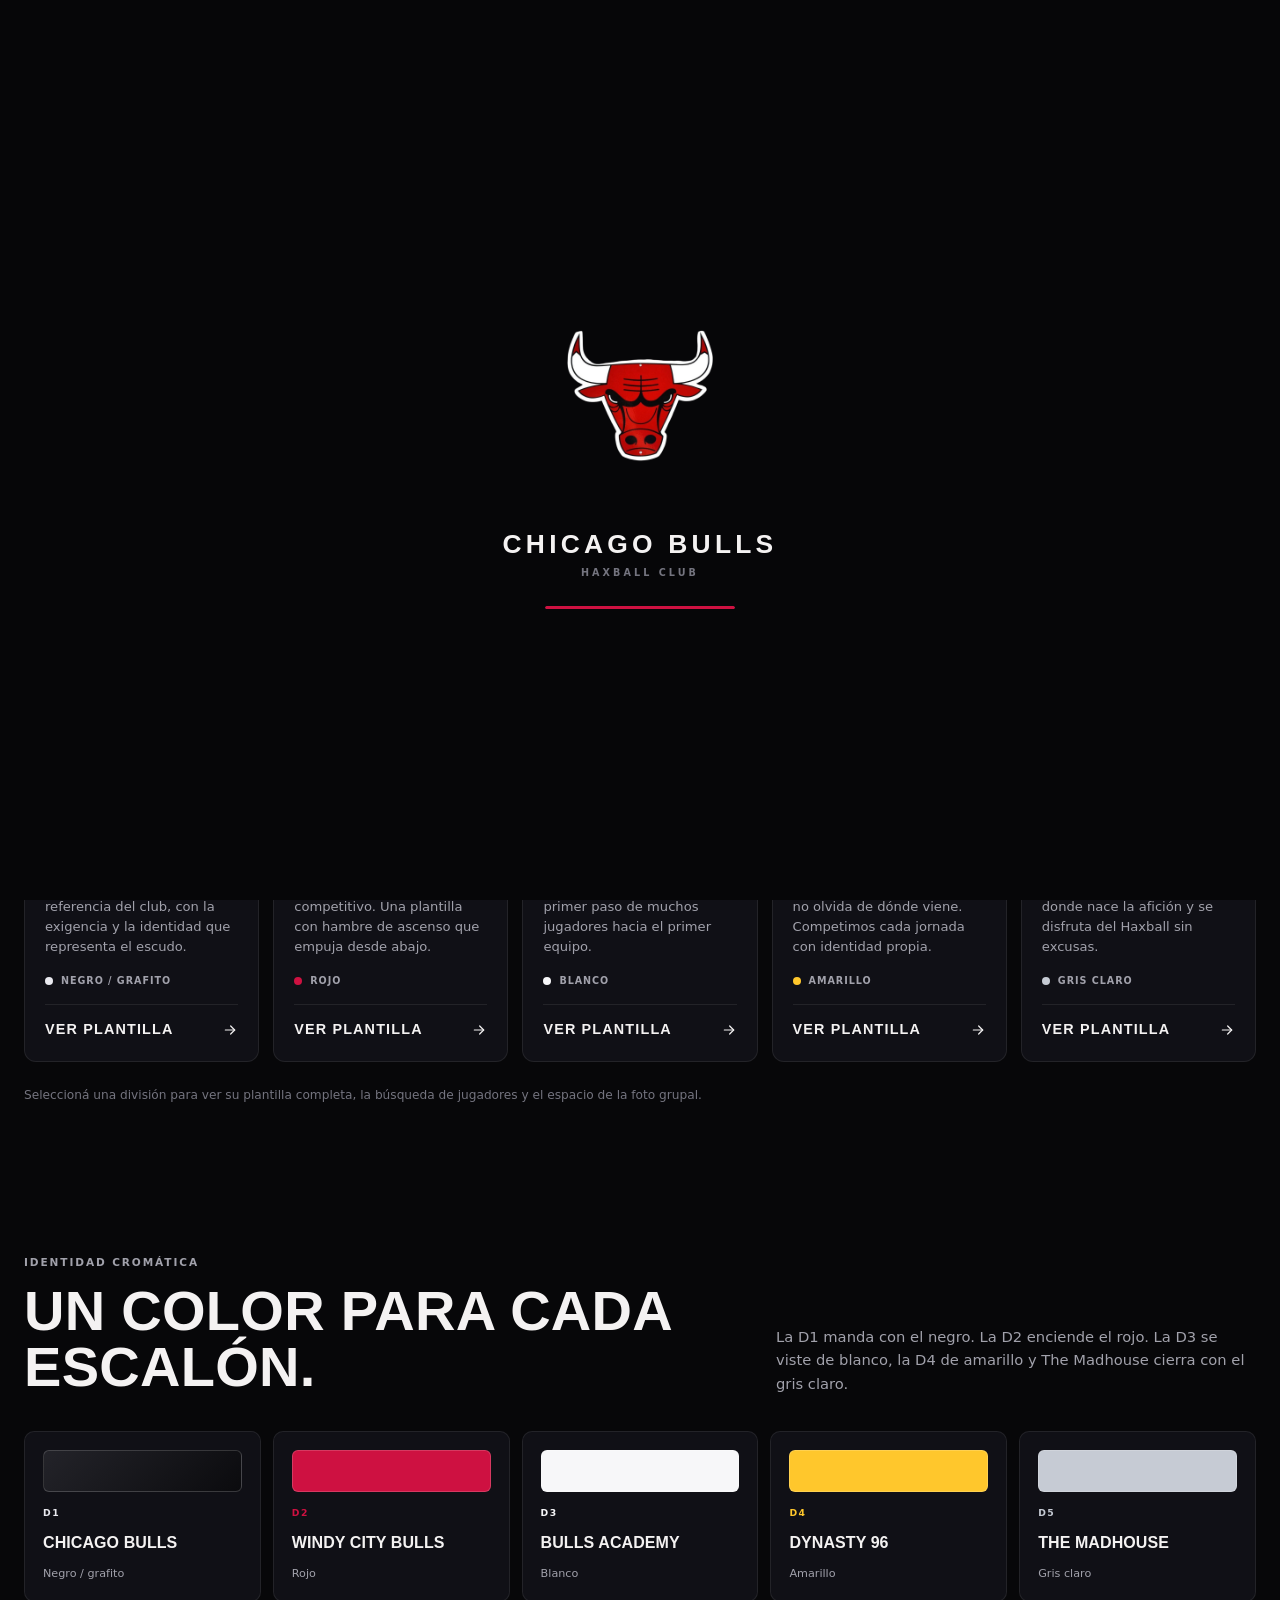
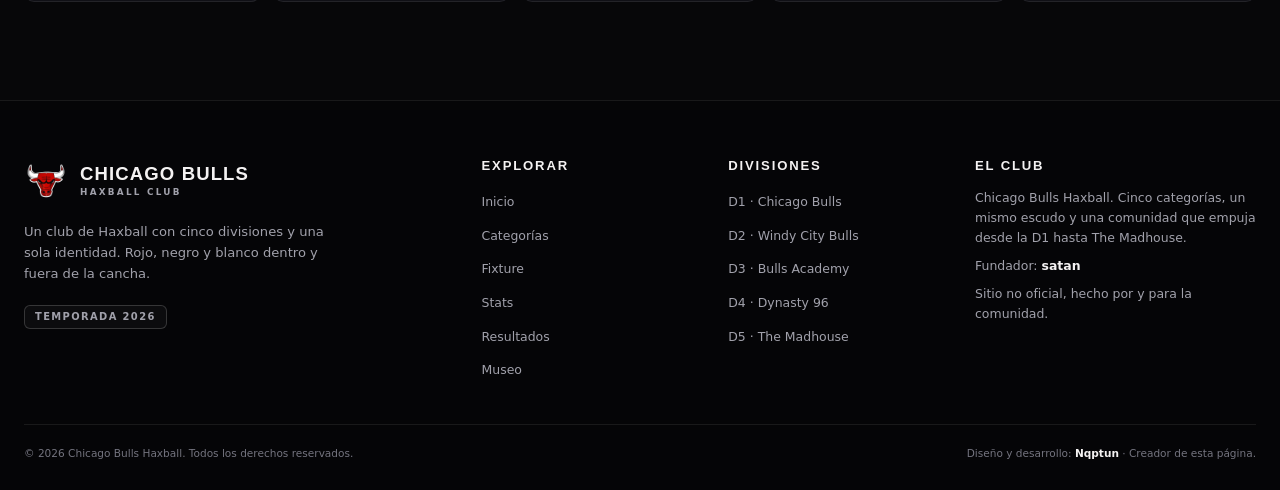
==== commit 8ae84696: "Add files via upload" ====
--- a/categorias.html
+++ b/categorias.html
@@ -180,7 +180,7 @@
       </div>
       <div class="footer__bottom">
         <p>© <span data-year>2026</span> Chicago Bulls Haxball. Todos los derechos reservados.</p>
-        <p>HTML, CSS y JavaScript · Sin backend.</p>
+        <p class="footer__credit">Diseño y desarrollo: <strong>Nqptun</strong> · Creador de esta página.</p>
       </div>
     </div>
   </footer>
--- a/css/pages.css
+++ b/css/pages.css
@@ -540,19 +540,29 @@
   grid-template-columns: repeat(auto-fill, minmax(255px, 1fr));
   gap: 9px;
 }
+.roster-item { display: flex; }
 .player-card {
   display: flex;
   align-items: center;
   gap: 12px;
+  width: 100%;
   padding: 11px 13px;
   border: 1px solid var(--line);
   border-radius: 8px;
   background: var(--surface);
+  color: var(--text);
+  font: inherit;
+  text-align: left;
+  cursor: pointer;
   transition: border-color 0.2s, background 0.2s;
 }
 .player-card:hover {
-  border-color: var(--line-strong);
+  border-color: var(--accent);
   background: var(--surface-2);
+}
+.player-card:focus-visible {
+  outline: 2px solid var(--accent);
+  outline-offset: 2px;
 }
 .player-card__num {
   min-width: 22px;
@@ -567,8 +577,9 @@
   flex-shrink: 0;
   width: 40px;
   height: 40px;
-  border-radius: 8px;
+  border-radius: 50%;
   background: var(--accent);
+  box-shadow: inset 0 -6px 10px rgba(0, 0, 0, 0.24), 0 0 0 2px rgba(255, 255, 255, 0.08);
   color: var(--accent-ink);
   font-family: var(--font-display);
   font-size: 1rem;
--- a/css/components.css
+++ b/css/components.css
@@ -647,3 +647,100 @@
   text-transform: uppercase;
 }
 [hidden] { display: none !important; }
+
+/* ---------- Ficha interactiva de jugador · Chicago Bulls ---------- */
+body.is-locked { overflow: hidden; }
+.player-modal[hidden] { display: none !important; }
+.player-modal {
+  position: fixed;
+  inset: 0;
+  z-index: 3000;
+  display: grid;
+  place-items: center;
+  padding: 22px;
+}
+.player-modal__backdrop {
+  position: absolute;
+  inset: 0;
+  background: rgba(0, 0, 0, .82);
+  backdrop-filter: blur(8px);
+  animation: player-fade .18s ease both;
+}
+.player-modal__panel {
+  --accent: #ce1141;
+  --accent-ink: #fff;
+  --accent-soft: rgba(206,17,65,.18);
+  position: relative;
+  z-index: 1;
+  width: min(100%, 470px);
+  max-height: min(88svh, 720px);
+  overflow: auto;
+  border: 1px solid rgba(255,255,255,.16);
+  border-top: 4px solid var(--accent);
+  border-radius: 18px;
+  background: radial-gradient(ellipse at 50% 0%, rgba(206,17,65,.19), transparent 48%), #101014;
+  box-shadow: 0 28px 100px rgba(0,0,0,.65);
+  animation: player-rise .22s var(--ease) both;
+}
+.player-modal__close {
+  position: absolute;
+  top: 14px;
+  right: 14px;
+  z-index: 2;
+  display: grid;
+  place-items: center;
+  width: 38px;
+  height: 38px;
+  border: 1px solid var(--line-strong);
+  border-radius: 50%;
+  background: rgba(0,0,0,.42);
+  color: #fff;
+  cursor: pointer;
+}
+.player-modal__close:hover { background: var(--red); border-color: var(--red); }
+.player-modal__close svg { width: 17px; height: 17px; }
+.player-modal__content { padding: 30px; }
+.player-modal__head { display: flex; align-items: center; justify-content: space-between; gap: 12px; padding-right: 42px; }
+.player-modal__logo { display: grid; place-items: center; width: 58px; height: 58px; padding: 5px; border: 1px solid var(--line); border-radius: 12px; background: rgba(255,255,255,.04); }
+.player-modal__logo img { width: 100%; height: 100%; object-fit: contain; }
+.player-modal__head .div-badge { max-width: 68%; text-align: right; line-height: 1.35; }
+.player-modal__identity { display: flex; flex-direction: column; align-items: center; padding: 26px 0 24px; text-align: center; }
+.player-ball {
+  position: relative;
+  display: grid;
+  place-items: center;
+  width: 104px;
+  height: 104px;
+  margin-bottom: 15px;
+  overflow: hidden;
+  border: 5px solid rgba(255,255,255,.88);
+  border-radius: 50%;
+  background: radial-gradient(circle at 32% 25%, rgba(255,255,255,.5), transparent 30%), var(--accent);
+  box-shadow: 0 0 0 7px var(--accent-soft), inset -9px -12px 18px rgba(0,0,0,.28), 0 12px 28px rgba(0,0,0,.38);
+}
+.player-ball::before, .player-ball::after { content: ""; position: absolute; width: 135%; height: 2px; background: rgba(0,0,0,.26); transform: rotate(-42deg); }
+.player-ball::after { transform: rotate(42deg); }
+.player-ball__initials { position: relative; z-index: 1; display: grid; place-items: center; width: 57px; height: 57px; border: 2px solid rgba(255,255,255,.55); border-radius: 50%; background: rgba(0,0,0,.25); color: #fff; font-family: var(--font-display); font-size: 1.65rem; font-weight: 800; text-shadow: 0 2px 5px rgba(0,0,0,.45); }
+.player-modal__identity h2 { max-width: 100%; overflow-wrap: anywhere; font-size: clamp(2rem, 7vw, 2.8rem); }
+.player-modal__identity p { margin-top: 5px; color: var(--muted); font-size: .78rem; }
+.player-modal__stats { display: grid; grid-template-columns: repeat(2, minmax(0,1fr)); gap: 9px; }
+.player-modal__stats > div { padding: 14px 15px; border: 1px solid var(--line); border-radius: 10px; background: rgba(255,255,255,.035); }
+.player-modal__stats dt { color: var(--muted-2); font-size: .59rem; font-weight: 700; letter-spacing: .12em; text-transform: uppercase; }
+.player-modal__stats dd { margin-top: 2px; color: var(--text); font-family: var(--font-display); font-size: 2rem; font-weight: 800; line-height: 1.1; }
+.player-modal__meta { display: grid; gap: 0; margin-top: 15px; border: 1px solid var(--line); border-radius: 10px; background: rgba(0,0,0,.18); }
+.player-modal__meta > div { display: flex; align-items: center; justify-content: space-between; gap: 14px; padding: 11px 13px; }
+.player-modal__meta > div + div { border-top: 1px solid var(--line); }
+.player-modal__meta span { color: var(--muted-2); font-size: .62rem; font-weight: 700; letter-spacing: .1em; text-transform: uppercase; }
+.player-modal__meta strong { color: var(--text); font-size: .75rem; text-align: right; }
+.player-modal__foot { margin-top: 18px; color: var(--muted-2); font-size: .62rem; letter-spacing: .08em; text-align: center; text-transform: uppercase; }
+.footer__credit { color: var(--muted-2); }
+.footer__credit strong { color: var(--text); }
+@keyframes player-fade { from { opacity: 0; } to { opacity: 1; } }
+@keyframes player-rise { from { opacity: 0; transform: translateY(12px) scale(.98); } to { opacity: 1; transform: none; } }
+@media (max-width: 520px) {
+  .player-modal { padding: 12px; }
+  .player-modal__content { padding: 22px 18px; }
+  .player-modal__logo { width: 48px; height: 48px; }
+  .player-ball { width: 88px; height: 88px; }
+  .player-modal__stats > div { padding: 11px 12px; }
+}
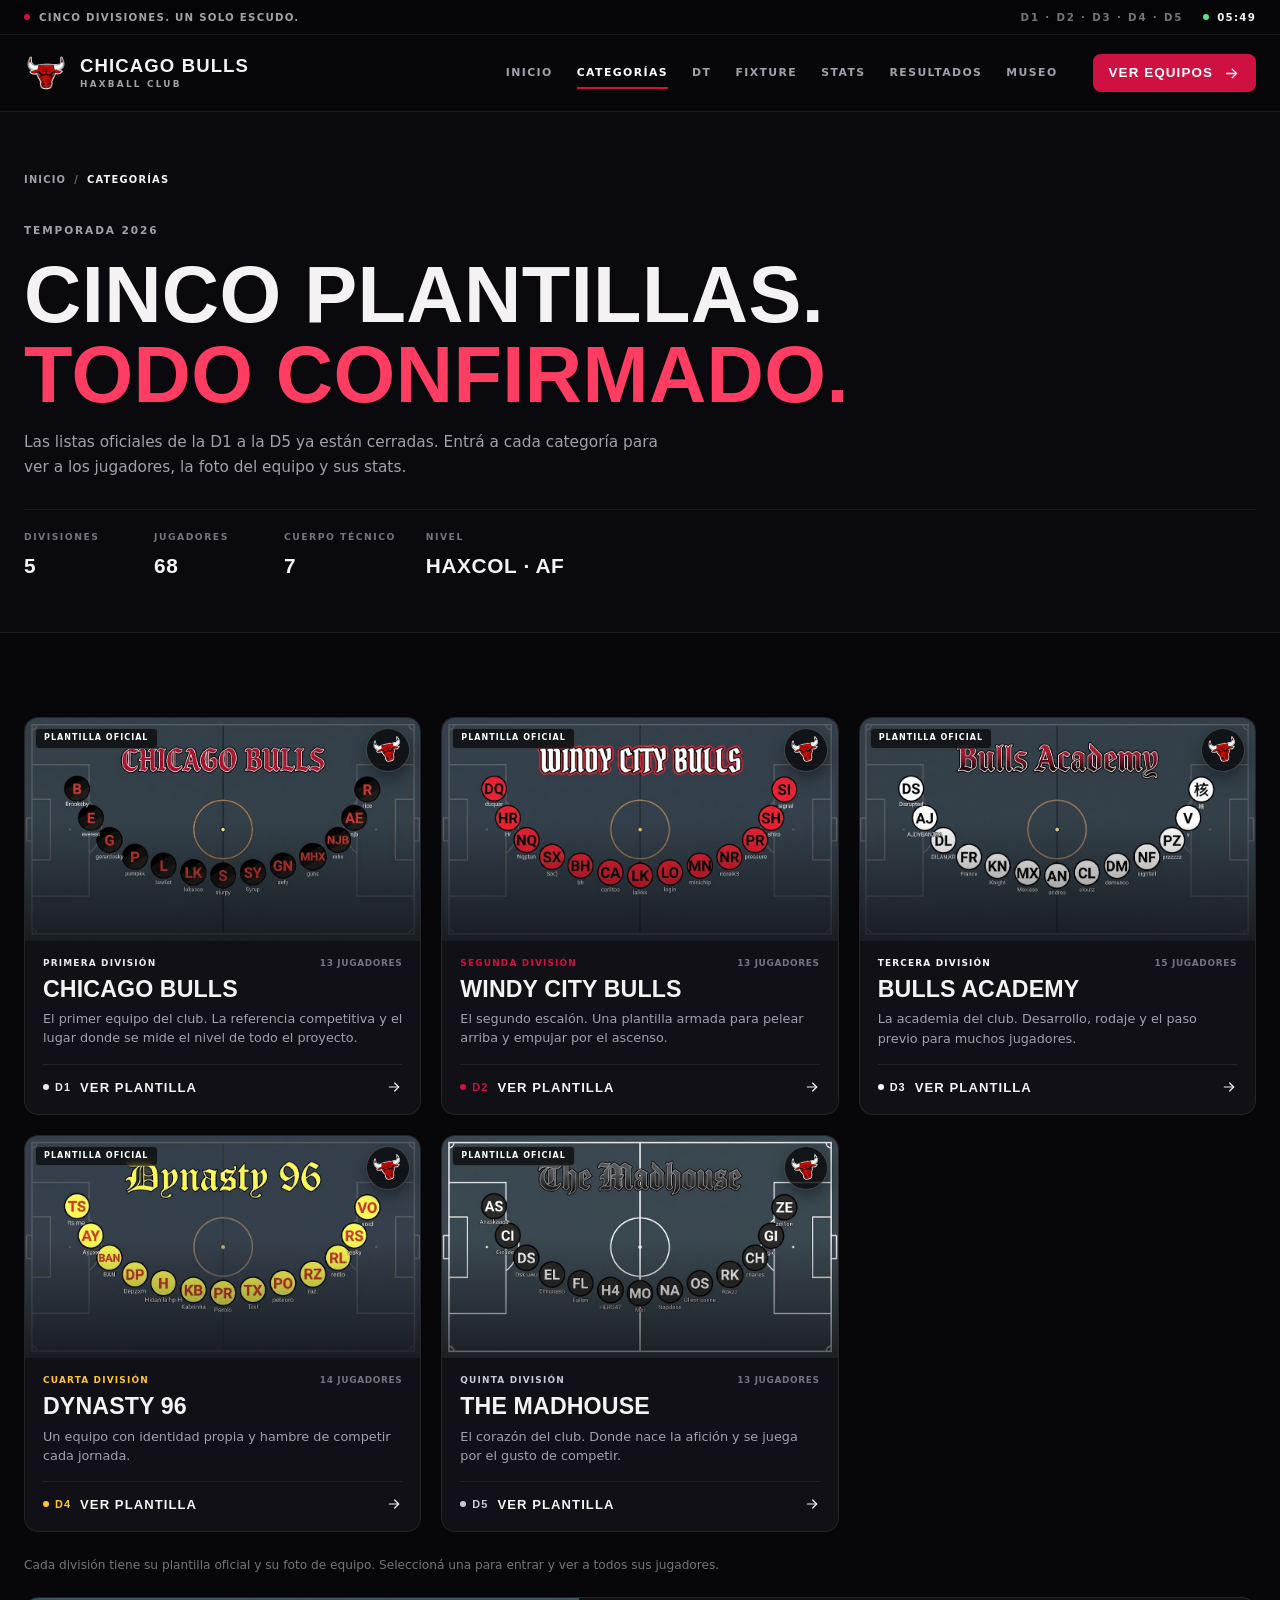
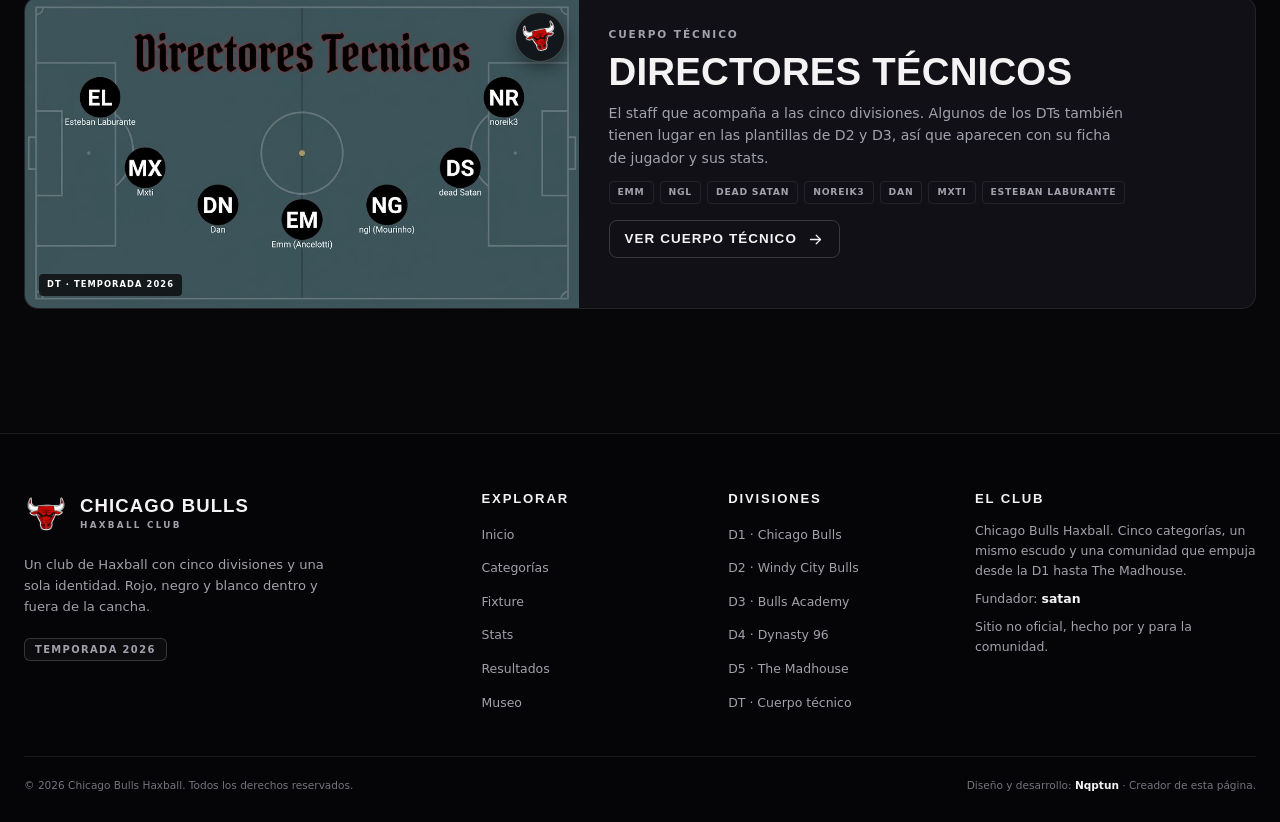
==== commit 5b4600b5: "Add files via upload" ====
--- a/categorias.html
+++ b/categorias.html
@@ -82,6 +82,7 @@
           <ul class="nav__list">
             <li><a class="nav__link" href="index.html" data-nav="home">Inicio</a></li>
             <li><a class="nav__link" href="categorias.html" data-nav="categorias">Categorías</a></li>
+            <li><a class="nav__link" href="dt.html" data-nav="dt">DT</a></li>
             <li><a class="nav__link" href="fixture.html" data-nav="fixture">Fixture</a></li>
             <li><a class="nav__link" href="stats.html" data-nav="stats">Stats</a></li>
             <li><a class="nav__link" href="resultados.html" data-nav="resultados">Resultados</a></li>
@@ -100,14 +101,14 @@
       <nav class="breadcrumbs" aria-label="Miga de pan">
         <a href="index.html">Inicio</a><span aria-hidden="true">/</span><span aria-current="page">Categorías</span>
       </nav>
-      <span class="eyebrow">Estructura del club</span>
-      <h1>Cinco divisiones.<br><span class="text-red">Un solo escudo.</span></h1>
-      <p>Chicago Bulls compite con cinco categorías. Cada una tiene su plantilla, su color y su propia historia dentro del club.</p>
+      <span class="eyebrow">Temporada 2026</span>
+      <h1>Cinco plantillas.<br><span class="text-red">Todo confirmado.</span></h1>
+      <p>Las listas oficiales de la D1 a la D5 ya están cerradas. Entrá a cada categoría para ver a los jugadores, la foto del equipo y sus stats.</p>
       <div class="page-hero__meta">
-        <div><span>Divisiones</span><strong>05</strong></div>
-        <div><span>Jugadores</span><strong data-total-players>70</strong></div>
-        <div><span>Identidad</span><strong>Rojo · Negro · Blanco</strong></div>
-        <div><span>Fundador</span><strong data-founder>satan</strong></div>
+        <div><span>Divisiones</span><strong>5</strong></div>
+        <div><span>Jugadores</span><strong data-total-players>68</strong></div>
+        <div><span>Cuerpo técnico</span><strong data-total-staff>7</strong></div>
+        <div><span>Nivel</span><strong>HaxCol · AF</strong></div>
       </div>
     </div>
   </section>
@@ -115,22 +116,8 @@
   <section class="section">
     <div class="container">
       <div class="division-grid" data-divisions></div>
-      <p class="page-note">Seleccioná una división para ver su plantilla completa, la búsqueda de jugadores y el espacio de la foto grupal.</p>
-    </div>
-  </section>
-
-  <section class="section section--tight">
-    <div class="container">
-      <div class="section-head reveal">
-        <div>
-          <span class="eyebrow">Identidad cromática</span>
-          <h2>Un color para cada escalón.</h2>
-        </div>
-        <div>
-          <p>La D1 manda con el negro. La D2 enciende el rojo. La D3 se viste de blanco, la D4 de amarillo y The Madhouse cierra con el gris claro.</p>
-        </div>
-      </div>
-      <div class="color-grid" data-color-grid></div>
+      <p class="page-note">Cada división tiene su plantilla oficial y su foto de equipo. Seleccioná una para entrar y ver a todos sus jugadores.</p>
+      <div data-staff-feature></div>
     </div>
   </section>
 
@@ -168,7 +155,8 @@
             <li><a href="d2.html">D2 · Windy City Bulls</a></li>
             <li><a href="d3.html">D3 · Bulls Academy</a></li>
             <li><a href="d4.html">D4 · Dynasty 96</a></li>
-            <li><a href="d5.html">D5 · The Madhouse</a></li>
+            <li><a href="d5.html">D5 · The Madhouse</a></li>
+            <li><a href="dt.html">DT · Cuerpo técnico</a></li>
           </ul>
         </div>
         <div class="footer__col">
--- a/css/base.css
+++ b/css/base.css
@@ -241,6 +241,7 @@
 .tone-d3 { --accent: #f7f7f9; --accent-ink: #0a0a0d; --accent-soft: rgba(247, 247, 249, 0.11); }
 .tone-d4 { --accent: #ffc72c; --accent-ink: #141004; --accent-soft: rgba(255, 199, 44, 0.14); }
 .tone-d5 { --accent: #c6cbd4; --accent-ink: #0a0a0d; --accent-soft: rgba(198, 203, 212, 0.14); }
+.tone-dt { --accent: #d8b56a; --accent-ink: #171105; --accent-soft: rgba(216, 181, 106, 0.16); }
 
 /* ---------- 05. Loader ---------- */
 .loader {
@@ -397,7 +398,7 @@
   height: 44px;
   object-fit: contain;
 }
-.navbar .brand__logo { animation: logo-spin 12s var(--ease) infinite; }
+.navbar .brand__logo { animation: logo-spin 3s linear infinite; }
 .brand__text { display: flex; flex-direction: column; line-height: 1; }
 .brand__text strong {
   font-family: var(--font-display);
@@ -509,8 +510,8 @@
 @keyframes page-in { from { opacity: 0; } to { opacity: 1; } }
 @keyframes loader-bar { from { transform: scaleX(0); } to { transform: scaleX(1); } }
 @keyframes logo-spin {
-  0%, 88% { transform: rotate(0deg); }
-  96%, 100% { transform: rotate(360deg); }
+  from { transform: rotate(0deg); }
+  to { transform: rotate(360deg); }
 }
 @keyframes smoke-rise {
   0% { opacity: 0; transform: translate(0, 10px) scale(0.35); }
--- a/css/pages.css
+++ b/css/pages.css
@@ -69,19 +69,55 @@
   line-height: 1.05;
   text-transform: uppercase;
 }
+.home-hero__stat--level dd { font-size: 1.15rem; letter-spacing: 0.03em; }
 
 .hero-visual {
   position: relative;
-  display: grid;
-  place-items: center;
-  gap: 26px;
-  min-height: 420px;
-}
+  display: flex;
+  flex-direction: column;
+  gap: 24px;
+  min-height: 0;
+  padding: 8px 0 0;
+}
+.hero-shot {
+  position: relative;
+  margin: 0;
+  padding: 8px 8px 0;
+  border: 1px solid var(--line-strong);
+  border-radius: 10px;
+  background: var(--surface);
+  box-shadow: 0 24px 60px rgba(0, 0, 0, 0.35);
+  transform: rotate(-1.2deg);
+}
+.hero-shot img {
+  width: 100%;
+  aspect-ratio: 16 / 9;
+  border-radius: 6px;
+  object-fit: cover;
+}
+.hero-shot figcaption {
+  display: flex;
+  align-items: center;
+  justify-content: space-between;
+  gap: 12px;
+  padding: 9px 3px 11px;
+  color: var(--muted-2);
+  font-size: 0.56rem;
+  font-weight: 700;
+  letter-spacing: 0.13em;
+  text-transform: uppercase;
+}
+.hero-shot figcaption span:first-child { color: var(--text); }
 .hero-visual__logo {
-  width: min(340px, 76%);
-  height: auto;
-  aspect-ratio: 1;
+  position: absolute;
+  top: -24px;
+  right: -10px;
+  z-index: 2;
+  width: clamp(66px, 8vw, 92px);
+  height: clamp(66px, 8vw, 92px);
   object-fit: contain;
+  transform: rotate(-9deg);
+  filter: drop-shadow(0 10px 20px rgba(0, 0, 0, 0.55));
 }
 .hero-rail {
   display: flex;
@@ -111,81 +147,119 @@
 /* ---------- 02. Divisiones ---------- */
 .division-grid {
   display: grid;
-  grid-template-columns: repeat(auto-fit, minmax(208px, 1fr));
-  gap: 14px;
+  grid-template-columns: repeat(auto-fit, minmax(210px, 1fr));
+  gap: 18px;
+}
+.page-categories .division-grid {
+  grid-template-columns: repeat(auto-fill, minmax(min(300px, 100%), 1fr));
+  gap: 20px;
 }
 .division-card {
   position: relative;
   display: flex;
   flex-direction: column;
-  min-height: 310px;
-  padding: 20px;
+  min-height: 0;
+  padding: 0 0 16px;
   overflow: hidden;
   border: 1px solid var(--line);
-  border-radius: 12px;
-  background: var(--surface);
-  transition: border-color 0.2s, background 0.2s;
-}
-.division-card::before {
-  content: "";
-  position: absolute;
-  top: 0;
-  left: 0;
-  right: 0;
-  height: 2px;
-  background: var(--accent);
+  border-radius: 14px;
+  background: var(--surface);
+  transition: border-color 0.25s, background 0.25s, transform 0.25s var(--ease);
 }
 .division-card:hover {
   border-color: var(--line-strong);
   background: var(--surface-2);
+  transform: translateY(-3px);
+}
+.division-card__media {
+  position: relative;
+  display: block;
+  aspect-ratio: 16 / 9;
+  overflow: hidden;
+  background: linear-gradient(135deg, var(--surface-3), #0b0b0f);
+}
+.division-card__media::after {
+  content: "";
+  position: absolute;
+  inset: 0;
+  background: linear-gradient(180deg, rgba(7, 7, 9, 0) 46%, rgba(7, 7, 9, 0.62) 100%);
+  pointer-events: none;
+}
+.division-card__media img {
+  width: 100%;
+  height: 100%;
+  object-fit: cover;
+  transition: transform 0.6s var(--ease);
+}
+.division-card:hover .division-card__media img { transform: scale(1.045); }
+.division-card__stamp {
+  position: absolute;
+  top: 10px;
+  left: 10px;
+  z-index: 2;
+  padding: 4px 8px;
+  border: 1px solid rgba(255, 255, 255, 0.16);
+  border-radius: 4px;
+  background: rgba(7, 7, 9, 0.72);
+  color: #fff;
+  font-size: 0.5rem;
+  font-weight: 800;
+  letter-spacing: 0.13em;
+  line-height: 1.3;
+  text-transform: uppercase;
+  backdrop-filter: blur(4px);
+}
+.division-card__logo {
+  position: absolute;
+  top: 10px;
+  right: 10px;
+  z-index: 2;
+  display: grid;
+  place-items: center;
+  width: 44px;
+  height: 44px;
+  padding: 5px;
+  border: 1px solid rgba(255, 255, 255, 0.2);
+  border-radius: 50%;
+  background: rgba(7, 7, 9, 0.78);
+  box-shadow: 0 6px 16px rgba(0, 0, 0, 0.4);
+  transform: rotate(-11deg);
+  transition: transform 0.3s var(--ease);
+}
+.division-card:hover .division-card__logo { transform: rotate(-4deg) scale(1.06); }
+.division-card__logo img { width: 100%; height: 100%; object-fit: contain; }
+.division-card__body {
+  position: relative;
+  z-index: 1;
+  display: flex;
+  flex-direction: column;
+  gap: 8px;
+  padding: 15px 18px 0;
 }
 .division-card__top {
-  position: relative;
-  z-index: 1;
   display: flex;
   align-items: center;
   justify-content: space-between;
   gap: 8px;
 }
-.division-card__count {
-  color: var(--muted-2);
-  font-size: 0.58rem;
-  font-weight: 600;
-  letter-spacing: 0.08em;
-  text-transform: uppercase;
-  text-align: right;
-}
-.division-card__body {
-  position: relative;
-  z-index: 1;
-  margin-top: auto;
-}
 .division-card__role {
   color: var(--accent);
-  font-size: 0.58rem;
-  font-weight: 700;
-  letter-spacing: 0.14em;
-  text-transform: uppercase;
-}
-.division-card h3 { margin: 7px 0 10px; font-size: 1.6rem; }
-.division-card p { color: var(--muted); font-size: 0.82rem; line-height: 1.55; }
-.division-card__meta {
-  display: flex;
-  align-items: center;
-  gap: 8px;
-  margin-top: 15px;
-  color: var(--muted);
-  font-size: 0.6rem;
-  font-weight: 600;
-  letter-spacing: 0.1em;
-  text-transform: uppercase;
-}
-.division-card__dot {
-  width: 8px;
-  height: 8px;
-  border-radius: 50%;
-  background: var(--accent);
-}
+  font-size: 0.56rem;
+  font-weight: 700;
+  letter-spacing: 0.13em;
+  text-transform: uppercase;
+}
+.division-card__count {
+  color: var(--muted-2);
+  font-size: 0.56rem;
+  font-weight: 600;
+  letter-spacing: 0.07em;
+  text-align: right;
+  text-transform: uppercase;
+  white-space: nowrap;
+}
+.division-card h3 { margin: 0; font-size: 1.45rem; }
+.division-card p { color: var(--muted); font-size: 0.8rem; line-height: 1.5; }
 .division-card__link {
   position: relative;
   z-index: 2;
@@ -193,18 +267,79 @@
   align-items: center;
   justify-content: space-between;
   gap: 12px;
-  margin-top: 16px;
-  padding-top: 13px;
+  margin: 16px 18px 0;
+  padding-top: 12px;
   border-top: 1px solid var(--line);
   color: var(--text);
   font-family: var(--font-display);
-  font-size: 0.9rem;
+  font-size: 0.82rem;
   font-weight: 700;
   letter-spacing: 0.08em;
   text-transform: uppercase;
 }
+.division-card__link > span { display: flex; align-items: center; gap: 9px; }
+.division-card__link .div-badge { font-size: 0.68rem; }
 .division-card__link svg { width: 16px; height: 16px; transition: transform 0.25s var(--ease); }
 .division-card:hover .division-card__link svg { transform: translateX(4px); }
+
+/* Tarjeta ancha del cuerpo técnico */
+.staff-feature {
+  display: grid;
+  grid-template-columns: minmax(0, 0.9fr) minmax(0, 1.1fr);
+  margin-top: 22px;
+  overflow: hidden;
+  border: 1px solid var(--line);
+  border-radius: 14px;
+  background: var(--surface);
+}
+.staff-feature__media {
+  position: relative;
+  margin: 0;
+  min-height: 100%;
+  overflow: hidden;
+  background: var(--surface-2);
+}
+.staff-feature__media img { width: 100%; height: 100%; object-fit: cover; }
+.staff-feature__media > .division-card__logo { top: 14px; right: 14px; width: 50px; height: 50px; }
+.staff-feature__media figcaption {
+  position: absolute;
+  left: 14px;
+  bottom: 12px;
+  z-index: 2;
+  padding: 4px 8px;
+  border-radius: 4px;
+  background: rgba(7, 7, 9, 0.76);
+  color: #fff;
+  font-size: 0.52rem;
+  font-weight: 800;
+  letter-spacing: 0.13em;
+  text-transform: uppercase;
+}
+.staff-feature__copy {
+  display: flex;
+  flex-direction: column;
+  align-items: flex-start;
+  gap: 10px;
+  padding: 28px 30px;
+}
+.staff-feature__copy h2 { font-size: clamp(1.8rem, 3vw, 2.5rem); }
+.staff-feature__copy p { max-width: 520px; color: var(--muted); font-size: 0.88rem; }
+.staff-feature__names {
+  display: flex;
+  flex-wrap: wrap;
+  gap: 6px;
+  margin: 2px 0 6px;
+}
+.staff-feature__names li {
+  padding: 3px 8px;
+  border: 1px solid var(--line);
+  border-radius: 4px;
+  color: var(--muted);
+  font-size: 0.58rem;
+  font-weight: 600;
+  letter-spacing: 0.08em;
+  text-transform: uppercase;
+}
 
 /* ---------- 03. Paneles y pilares ---------- */
 .home-panels { display: grid; grid-template-columns: 1fr 1fr; gap: 18px; }
@@ -392,6 +527,7 @@
 }
 .cta-band h2 { max-width: 620px; margin-top: 8px; font-size: clamp(1.9rem, 3.6vw, 2.8rem); }
 .cta-band p { max-width: 520px; margin-top: 8px; color: var(--muted); font-size: 0.9rem; }
+.cta-band__actions { display: flex; flex-wrap: wrap; gap: 10px; flex-shrink: 0; }
 
 /* ---------- 04. Cabeceras de página ---------- */
 .breadcrumbs {
@@ -612,6 +748,25 @@
   font-weight: 700;
   letter-spacing: 0.06em;
 }
+.player-card--static { cursor: default; }
+.player-card--static:hover { border-color: var(--line); background: var(--surface); }
+
+/* ---------- 06b. Cuerpo técnico ---------- */
+.staff-grid {
+  display: grid;
+  grid-template-columns: repeat(auto-fill, minmax(270px, 1fr));
+  gap: 10px;
+}
+.staff-item { display: flex; }
+.staff-note {
+  display: flex;
+  align-items: center;
+  gap: 8px;
+  margin-bottom: 16px;
+  color: var(--muted-2);
+  font-size: 0.68rem;
+}
+.staff-note strong { color: var(--accent); font-weight: 700; }
 
 /* ---------- 07. Foto grupal ---------- */
 .team-photo__frame {
@@ -704,33 +859,4 @@
 }
 .division-switcher small { color: var(--muted-2); font-size: 0.56rem; letter-spacing: 0.1em; text-transform: uppercase; }
 
-/* ---------- 09. Grid de colores ---------- */
-.color-grid { display: grid; grid-template-columns: repeat(5, 1fr); gap: 12px; }
-.color-card {
-  display: flex;
-  flex-direction: column;
-  gap: 14px;
-  padding: 18px;
-  border: 1px solid var(--line);
-  border-radius: 10px;
-  background: var(--surface);
-}
-.color-card__swatch {
-  width: 100%;
-  height: 42px;
-  border: 1px solid var(--line-strong);
-  border-radius: 6px;
-  background: var(--accent);
-}
-.color-card__swatch--dark {
-  background: linear-gradient(135deg, #232329, #0b0b0e);
-}
-.color-card span {
-  color: var(--accent);
-  font-size: 0.58rem;
-  font-weight: 700;
-  letter-spacing: 0.16em;
-  text-transform: uppercase;
-}
-.color-card h3 { font-size: 1rem; }
-.color-card p { color: var(--muted); font-size: 0.7rem; }
+
--- a/css/responsive.css
+++ b/css/responsive.css
@@ -6,9 +6,7 @@
   .nav { gap: 14px; }
   .nav__link { padding-inline: 8px; font-size: 0.64rem; }
   .nav__link::after { left: 8px; right: 8px; }
-  .division-card { min-height: 300px; }
   .division-card h3 { font-size: 1.5rem; }
-  .color-grid { grid-template-columns: repeat(5, 1fr); }
 }
 
 @media (max-width: 1020px) {
@@ -16,7 +14,6 @@
   .nav { gap: 8px; }
   .nav__cta { display: none; }
   .division-grid { grid-template-columns: repeat(3, 1fr); }
-  .color-grid { grid-template-columns: repeat(3, 1fr); }
   .division-switcher { grid-template-columns: repeat(3, 1fr); }
 }
 
@@ -52,7 +49,9 @@
   .home-hero__copy { max-width: 700px; }
   .home-hero__lead { max-width: 620px; }
   .hero-visual { min-height: auto; order: 2; }
-  .hero-visual__logo { width: min(300px, 62%); }
+  .hero-visual__logo { width: clamp(68px, 10vw, 84px); height: clamp(68px, 10vw, 84px); }
+  .staff-feature { grid-template-columns: 1fr; }
+  .staff-feature__media { min-height: 250px; }
 
   .home-panels { grid-template-columns: 1fr; }
   .footer__top { grid-template-columns: 1.4fr 1fr 1fr; }
@@ -92,8 +91,10 @@
   .team-hero h1 { font-size: clamp(2.8rem, 10vw, 4.4rem); }
   .team-hero__meta { gap: 18px; }
   .team-hero__meta strong { font-size: 1.05rem; }
+  .hero-shot { transform: none; }
+  .staff-feature__copy { padding: 22px; }
+  .staff-feature__media { min-height: 210px; }
   .division-grid { grid-template-columns: repeat(2, 1fr); }
-  .division-card { min-height: 300px; }
   .pillar-grid { grid-template-columns: 1fr; }
   .cta-band { flex-direction: column; align-items: flex-start; padding: 34px 28px; }
   .footer__top { grid-template-columns: 1fr 1fr; gap: 28px; }
@@ -104,7 +105,6 @@
   .stat-card strong { font-size: 2rem; }
   .stats-toolbar { flex-direction: column; align-items: stretch; }
   .stats-toolbar .search-field { width: 100%; }
-  .color-grid { grid-template-columns: repeat(2, 1fr); }
   .division-switcher { grid-template-columns: repeat(2, 1fr); }
   .team-photo__frame { min-height: 300px; }
   .team-photo__content strong { font-size: 1.4rem; }
@@ -127,10 +127,9 @@
   .home-hero__stat { min-width: 0; margin: 0; padding: 0; border-right: 0; }
   .home-hero__stat dd { font-size: 1.5rem; }
   .hero-visual { min-height: auto; }
-  .hero-visual__logo { width: min(250px, 62%); }
+  .hero-visual__logo { top: -18px; right: -4px; width: 64px; height: 64px; }
   .hero-rail a { font-size: 0.56rem; }
   .division-grid { grid-template-columns: 1fr; }
-  .division-card { min-height: 280px; }
   .topbar__meta { justify-content: space-between; }
   .topbar__clock { font-size: 0.58rem; }
   .footer__top { grid-template-columns: 1fr; }
@@ -163,7 +162,6 @@
   .museum-quote { padding: 24px; }
   .empty-state { padding: 40px 18px; }
   .empty-state h3 { font-size: 1.3rem; }
-  .color-grid { grid-template-columns: 1fr; }
   .division-switcher { grid-template-columns: 1fr; }
   .stats-summary { gap: 8px; }
   .stat-card { padding: 16px; }
